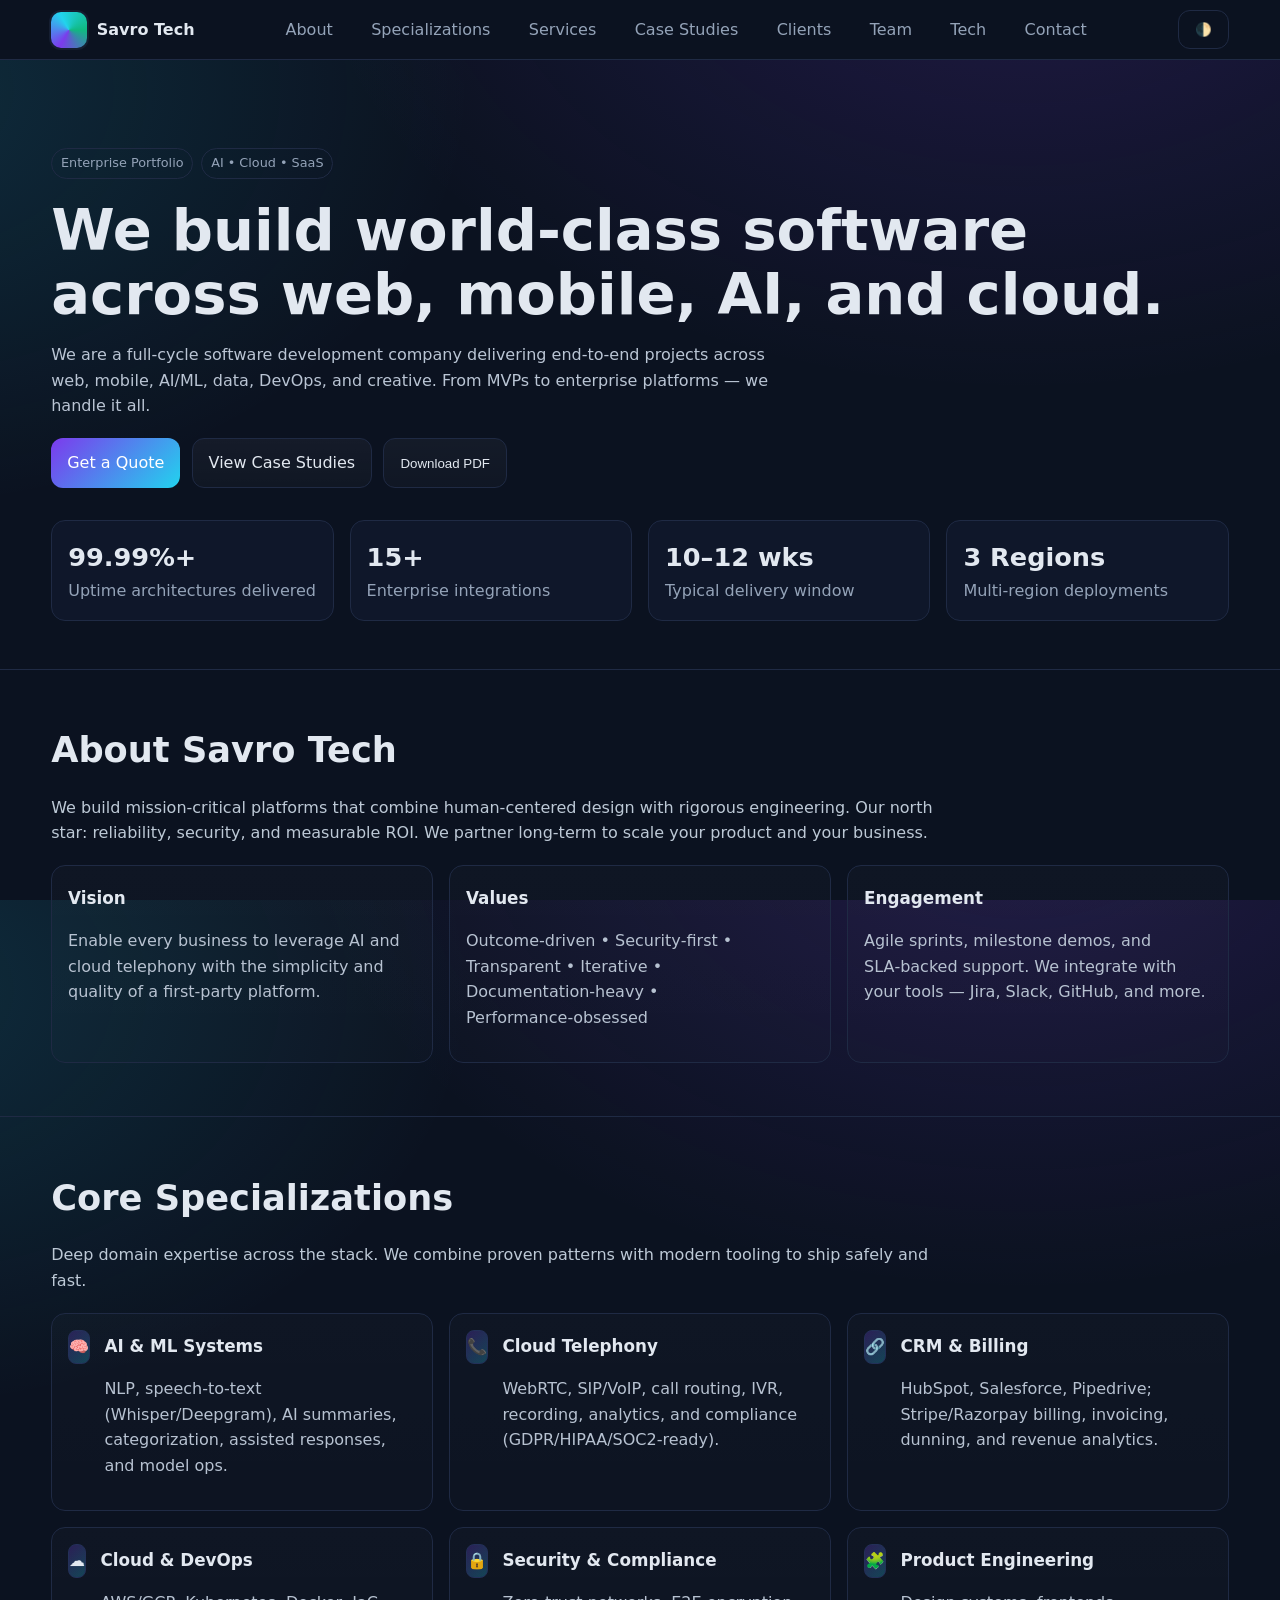
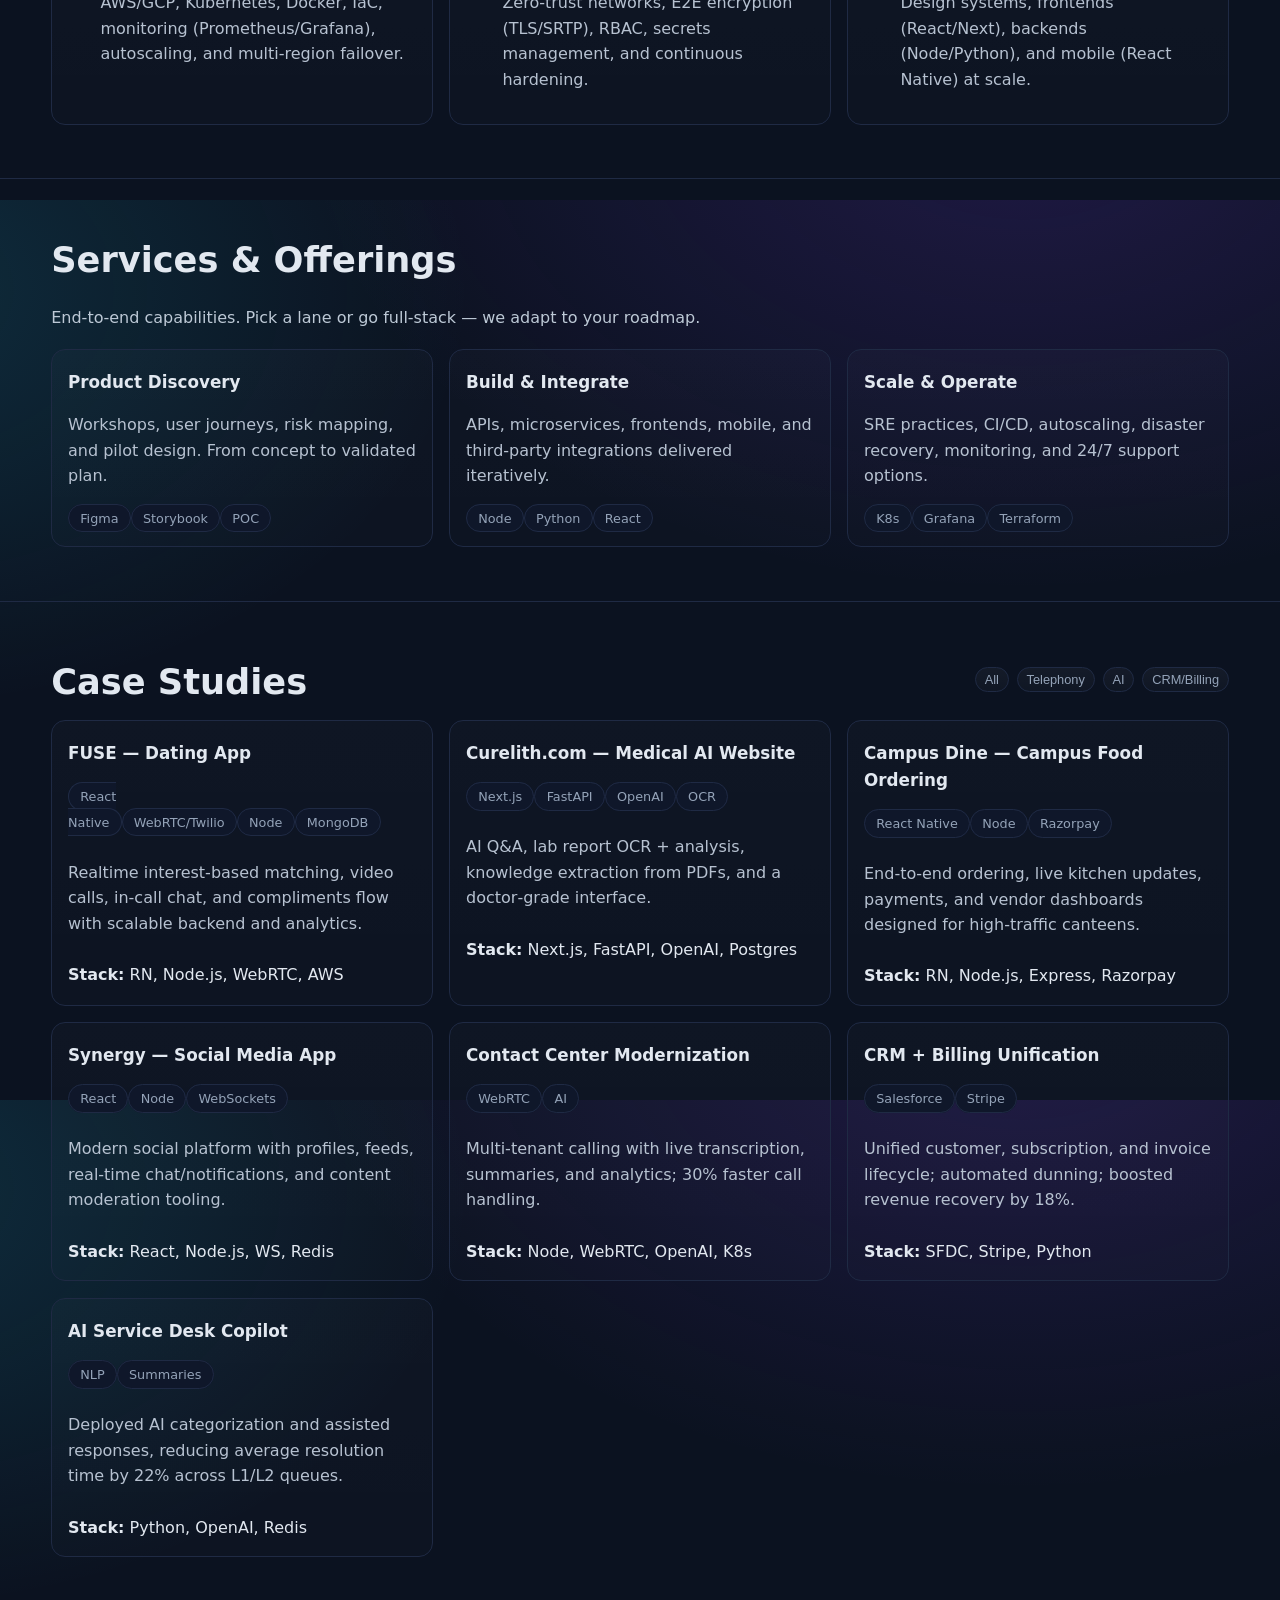
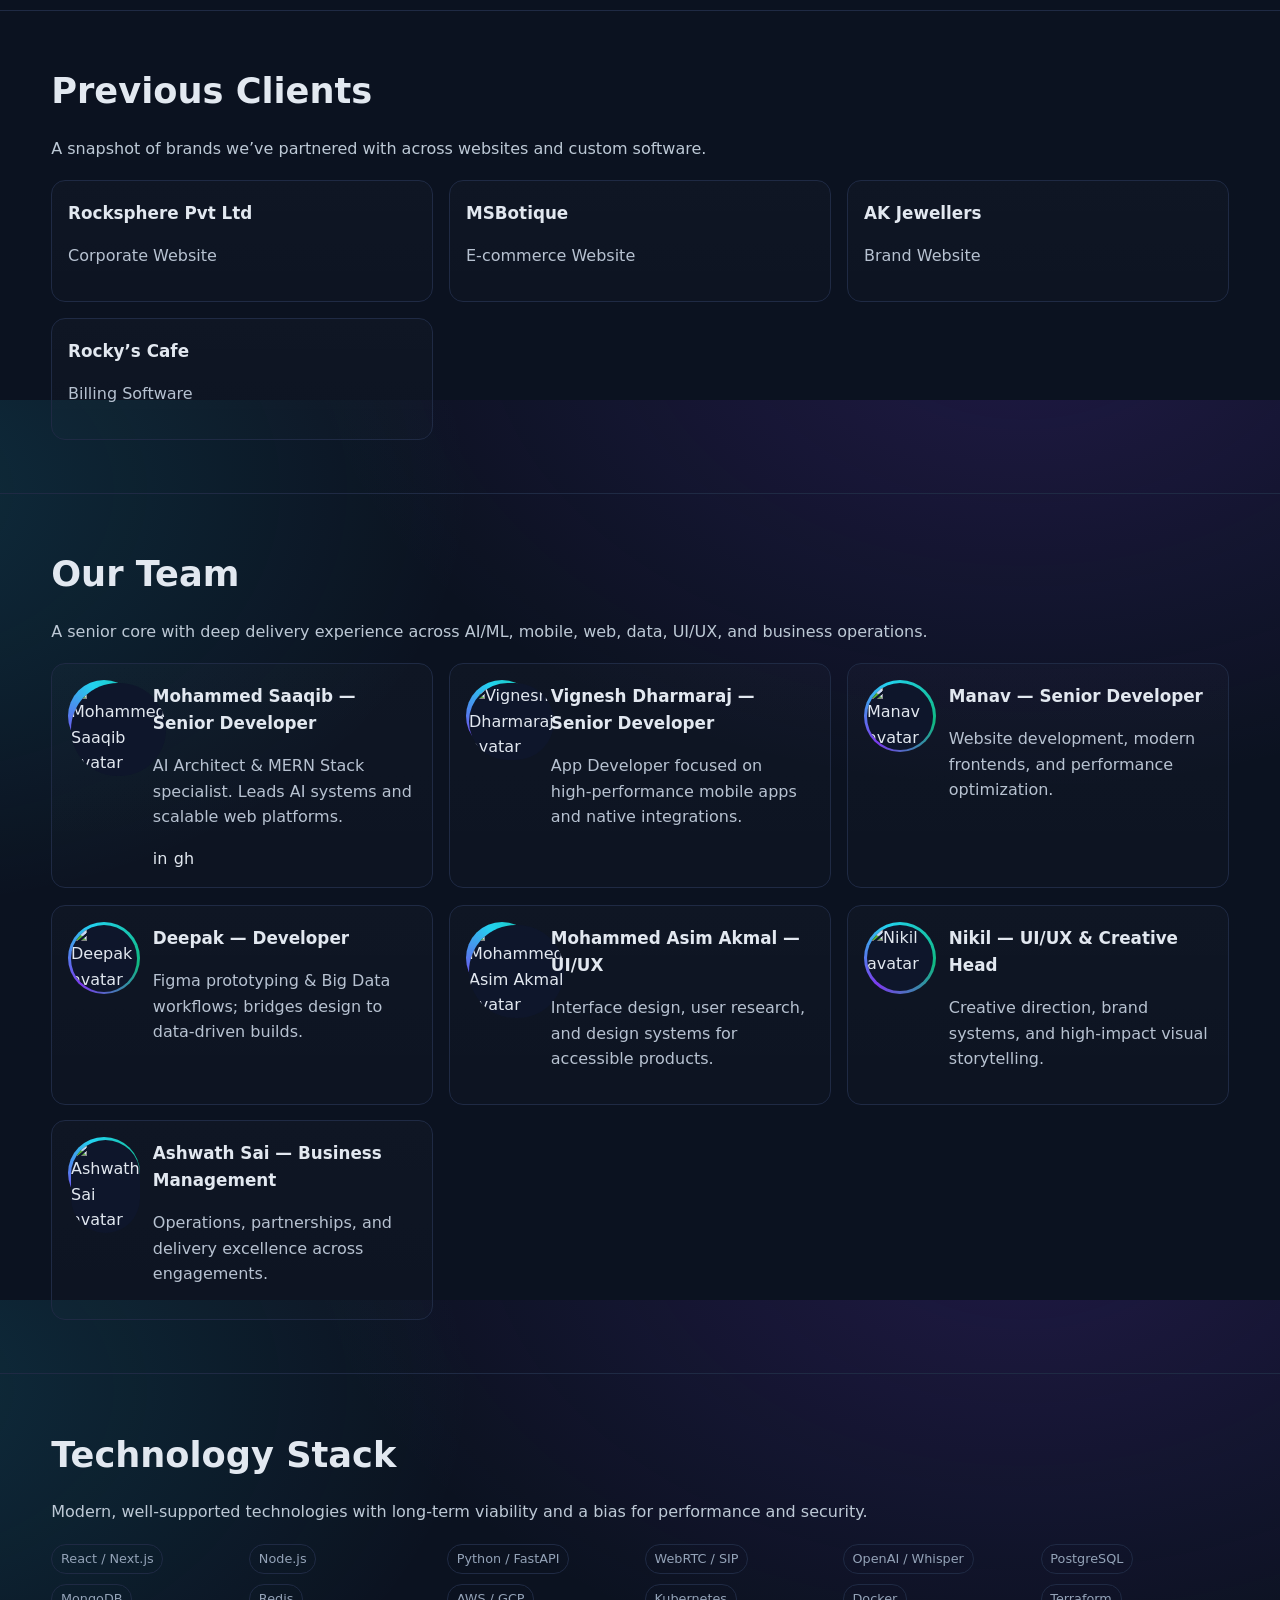
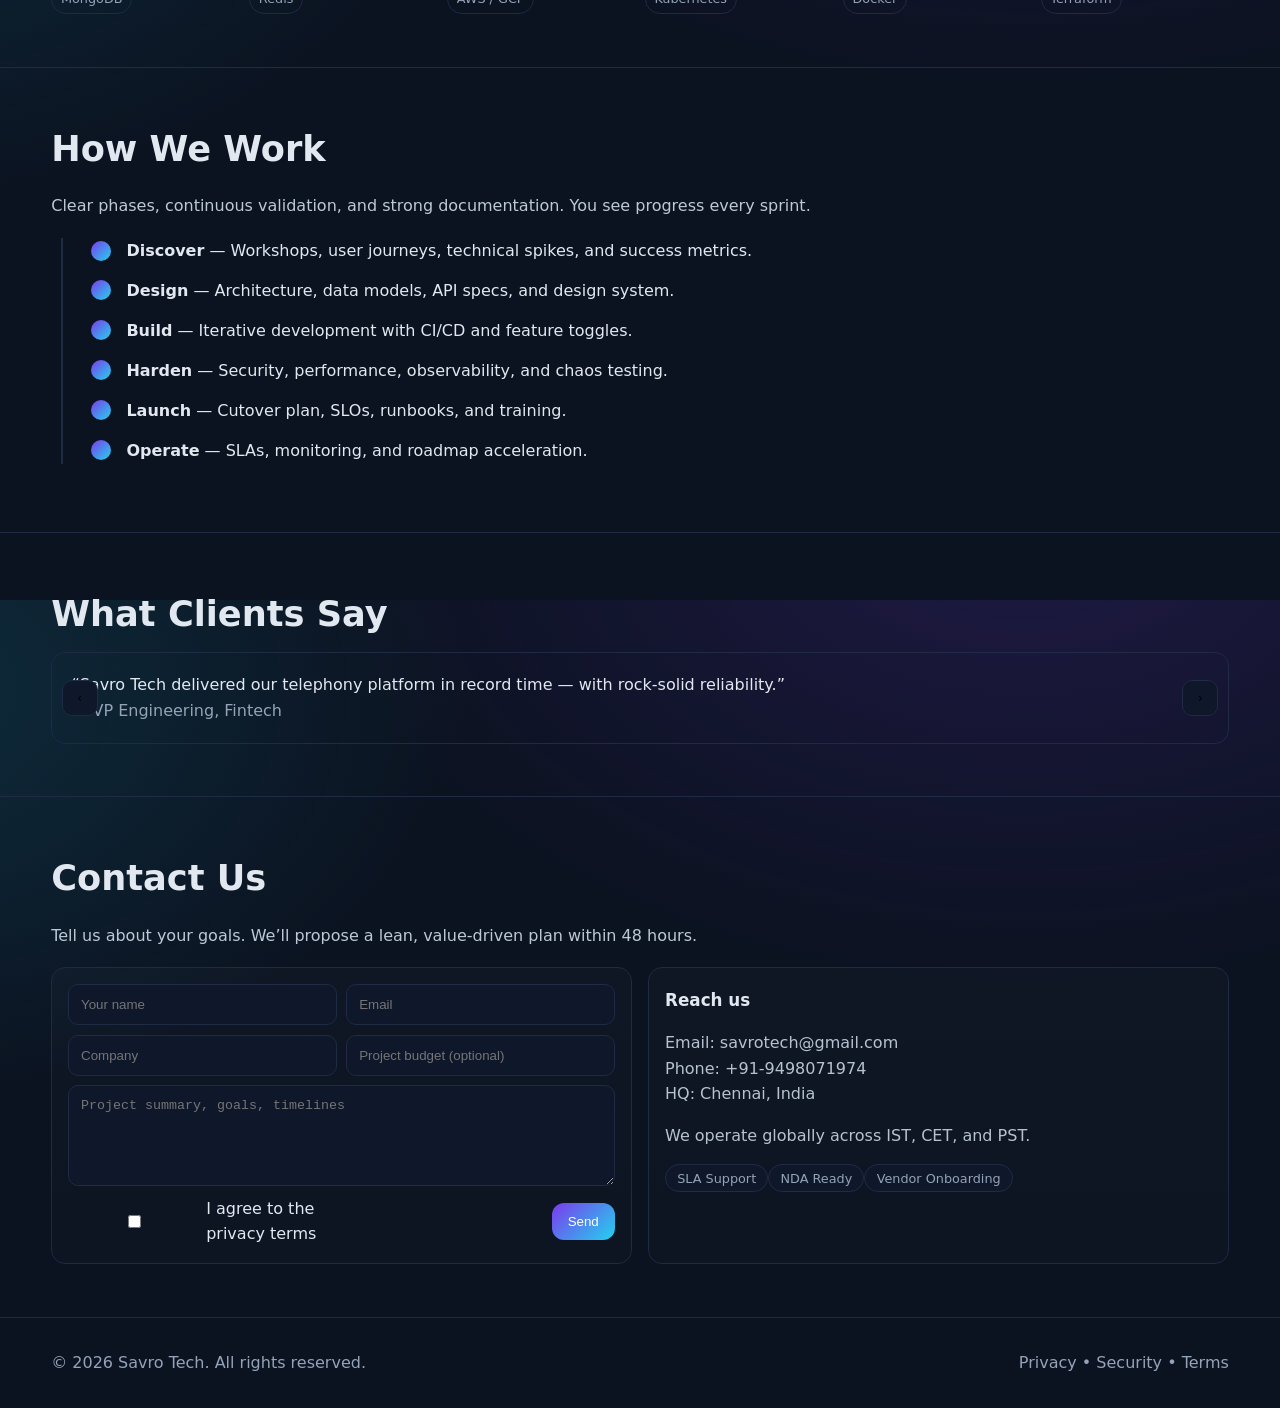
==== index.html @ 6e37daea "Rename main.html to index.html" ====
<!doctype html>
<html lang="en">
<head>
  <meta charset="utf-8" />
  <meta name="viewport" content="width=device-width, initial-scale=1" />
  <title>Savro Tech — Company Portfolio</title>
  <meta name="description" content="Savro Tech builds intelligent, enterprise‑grade SaaS: AI, Cloud Telephony (WebRTC/VoIP), CRM & Billing integrations, and secure, scalable cloud infrastructure." />
  <meta name="theme-color" content="#0f172a" />
  <meta property="og:title" content="Savro Tech — Company Portfolio" />
  <meta property="og:description" content="AI‑powered SaaS, Cloud Telephony, CRM integrations, and secure cloud at enterprise scale." />
  <meta property="og:type" content="website" />
  <link rel="canonical" href="https://savrotech.example.com/portfolio" />
  <style>
    /* ================= Root, Reset & Tokens ================= */
    :root{
      /* Dark */
      --bg:#0b1220; --surface:#0f172a; --muted:#94a3b8; --text:#e2e8f0; --primary:#7c3aed; --primary-2:#22d3ee; --accent:#10b981;
      --card:#0b1220; --stroke:#1f2a44; --hover:rgba(124,58,237,.1);
      --shadow: 0 8px 28px rgba(4,10,30,.35);
    }
    :root.light{
      /* Light */
      --bg:#f7f8fb; --surface:#ffffff; --muted:#556070; --text:#0b1220; --primary:#6d28d9; --primary-2:#0891b2; --accent:#059669;
      --card:#ffffff; --stroke:#e5e7eb; --hover:rgba(109,40,217,.08);
      --shadow: 0 12px 30px rgba(11,18,32,.08);
    }

    *{box-sizing:border-box}
    html,body{margin:0;height:100%;scroll-behavior:smooth}
    body{font:16px/1.6 system-ui,-apple-system,Segoe UI,Roboto,Ubuntu,"Helvetica Neue",Arial; color:var(--text);
      background: radial-gradient(1200px 800px at 80% -10%, rgba(124,58,237,.18), transparent 60%),
                  radial-gradient(1000px 700px at -10% 10%, rgba(34,211,238,.14), transparent 60%), var(--bg)}
    .container{width:min(1200px, 92vw); margin:0 auto}
    img{max-width:100%; height:auto}
    a{color:inherit;text-decoration:none}
    .visually-hidden{position:absolute!important;width:1px;height:1px;overflow:hidden;clip:rect(1px,1px,1px,1px);white-space:nowrap}

    /* ================= Components ================= */
    .btn{display:inline-flex;gap:.6rem;align-items:center;border:1px solid var(--stroke);padding:.7rem 1rem;border-radius:12px;
      background:linear-gradient(180deg, rgba(255,255,255,.04), rgba(255,255,255,.02)); color:var(--text); transition:.2s}
    .btn:hover{transform:translateY(-1px); border-color:color-mix(in oklab,var(--stroke),#64748b 40%);
      background:linear-gradient(180deg, rgba(255,255,255,.08), rgba(255,255,255,.02))}
    .btn.primary{border:0;background:linear-gradient(135deg, var(--primary), var(--primary-2)); color:white}
    .btn.ghost{background:transparent}
    .chip{display:inline-block;padding:.25rem .55rem;border-radius:999px;border:1px solid var(--stroke);font-size:.8rem;color:var(--muted)}
    .tag{padding:.35rem .7rem;border:1px solid var(--stroke);border-radius:999px;font-size:.8rem;color:var(--muted);background:color-mix(in oklab,var(--surface),#0d1426 8%)}

    header{position:sticky;top:0;z-index:50;background:color-mix(in oklab,var(--bg),#0b1220 20%);backdrop-filter:saturate(140%) blur(8px);border-bottom:1px solid var(--stroke)}
    .nav{display:flex;align-items:center;justify-content:space-between;padding:.6rem 0}
    .brand{display:flex;align-items:center;gap:.6rem}
    .logo{width:36px;height:36px;border-radius:10px;background:conic-gradient(from 210deg, var(--primary), var(--primary-2), var(--accent), var(--primary));
      box-shadow:0 0 0 2px color-mix(in oklab,var(--surface),#1e293b 40%)}
    .navlinks{display:flex;gap:1rem;align-items:center}
    .navlinks a{padding:.45rem .7rem;border-radius:10px;color:var(--muted)}
    .navlinks a:hover{background:var(--hover);color:var(--text)}
    .hamb{display:none}

    /* Hero */
    .hero{padding:5.5rem 0 3rem;border-bottom:1px solid var(--stroke)}
    .kicker{display:inline-flex;gap:.5rem;align-items:center;margin-bottom:1rem;color:var(--muted)}
    h1{font-size:clamp(2rem, 5vw, 3.6rem); line-height:1.1; margin:.3rem 0 .8rem}
    .sub{max-width:750px;color:color-mix(in oklab,var(--text),#94a3b8 50%)}
    .hero-ctas{display:flex;gap:.7rem;flex-wrap:wrap;margin-top:1.2rem}
    .statgrid{display:grid;grid-template-columns:repeat(4,1fr);gap:1rem;margin-top:2rem}
    .stat{border:1px solid var(--stroke);background:color-mix(in oklab,var(--surface),#0d1426 6%);border-radius:14px;padding:1rem}
    .stat .num{font-weight:700;font-size:1.6rem}

    /* Sections */
    section{padding:3.3rem 0;border-bottom:1px solid var(--stroke)}
    section h2{font-size:clamp(1.6rem,3vw,2.2rem);margin:0 0 .6rem}
    .lead{color:color-mix(in oklab,var(--text),#a5b4c5 60%);margin-bottom:1.2rem;max-width:900px}
    .grid-3{display:grid;grid-template-columns:repeat(3,1fr);gap:1rem}
    .grid-2{display:grid;grid-template-columns:repeat(2,1fr);gap:1rem}
    .card{border:1px solid var(--stroke);background:linear-gradient(180deg,rgba(255,255,255,.02),rgba(255,255,255,.01));border-radius:14px;padding:1rem;transition:transform .25s ease, box-shadow .25s ease; will-change:transform}
    .card:hover{transform:translateY(-4px) scale(1.01); box-shadow:var(--shadow)}
    .card h3{margin:.2rem 0 .4rem;font-size:1.05rem}
    .card p{color:color-mix(in oklab,var(--text),#a0aec0 65%)}

    /* Specializations */
    .spec .card{display:flex;gap:.9rem;align-items:flex-start}
    .icon{width:34px;height:34px;border-radius:8px;background:linear-gradient(135deg, rgba(124,58,237,.25), rgba(34,211,238,.25));display:grid;place-items:center;border:1px solid #233058}

    /* Case studies */
    .filters{display:flex;gap:.5rem;flex-wrap:wrap;margin-bottom:1rem}
    .case-card{display:flex;flex-direction:column;gap:.6rem;position:relative; overflow:hidden; cursor:pointer}
    .case-card::after{content:""; position:absolute; inset:-1px; border-radius:14px; background:radial-gradient(600px 200px at 120% -20%, rgba(124,58,237,.25), transparent 40%), radial-gradient(400px 160px at -10% 120%, rgba(34,211,238,.18), transparent 50%); opacity:.0; transition:opacity .25s ease}
    .case-card:hover::after{opacity:.6}
    .case-card .demo-badge{position:absolute; top:.8rem; right:.8rem; padding:.35rem .6rem; border-radius:999px; font-size:.8rem; background:linear-gradient(135deg, var(--primary), var(--primary-2)); color:#fff; box-shadow:0 4px 16px rgba(16,185,129,.25); opacity:0; transform:translateY(-6px); transition:all .25s}
    .case-card:hover .demo-badge{opacity:1; transform:translateY(0)}

    /* Team */
    .team-card{display:grid;grid-template-columns:72px 1fr;gap:.8rem}
    .avatar{width:72px;height:72px;border-radius:999px;display:grid;place-items:center}
    .avatar-ring{padding:3px;background:conic-gradient(from 220deg, var(--primary), var(--primary-2), var(--accent), var(--primary))}
    .avatar-img{width:100%;height:100%;border-radius:999px;display:block;background:#0e162b;object-fit:cover}
    .socials{display:flex;gap:.4rem;margin-top:.4rem}

    /* Stack */
    .stack{display:grid;grid-template-columns:repeat(6,1fr);gap:.6rem}
    .stack .chip{justify-self:start}

    /* Process timeline */
    .timeline{position:relative;margin-top:1rem}
    .timeline:before{content:"";position:absolute;left:10px;top:0;bottom:0;width:2px;background:var(--stroke)}
    .step{position:relative;padding-left:2.2rem;margin:.9rem 0}
    .step::marker{content:none}
    .bullet{position:absolute;left:0;top:.15rem;width:20px;height:20px;border-radius:999px;background:linear-gradient(135deg,var(--primary),var(--primary-2));box-shadow:0 0 0 3px var(--bg)}

    /* Testimonials */
    .carousel{position:relative;overflow:hidden;border:1px solid var(--stroke);border-radius:14px}
    .slides{display:flex;transition:transform .45s ease}
    .slide{min-width:100%;padding:1.2rem}
    .carousel .ctrl{position:absolute;top:50%;transform:translateY(-50%);background:color-mix(in oklab,var(--surface),#0e162b 20%);border:1px solid var(--stroke);width:36px;height:36px;border-radius:10px;display:grid;place-items:center}
    .carousel .prev{left:.6rem} .carousel .next{right:.6rem}

    /* Contact */
    form{display:grid;grid-template-columns:1fr 1fr;gap:.6rem}
    form .full{grid-column:1/-1}
    input,textarea{width:100%;padding:.75rem;border-radius:10px;border:1px solid var(--stroke);background:color-mix(in oklab,var(--surface),#0e162b 8%);color:var(--text)}

    /* Footer */
    footer{padding:2rem 0;color:var(--muted)}

    /* Utils */
    .muted{color:var(--muted)} .right{margin-left:auto}
    .flex{display:flex;gap:.6rem;align-items:center}
    .between{display:flex;align-items:center;justify-content:space-between}

    /* Responsive */
    @media (max-width: 960px){
      .grid-3{grid-template-columns:1fr 1fr}
      .stack{grid-template-columns:repeat(4,1fr)}
      .statgrid{grid-template-columns:repeat(2,1fr)}
    }
    @media (max-width: 680px){
      .navlinks{display:none}
      .hamb{display:inline-flex}
      .grid-3,.grid-2, form{grid-template-columns:1fr}
      .stack{grid-template-columns:repeat(2,1fr)}
    }

    /* Motion preferences */
    @media (prefers-reduced-motion: reduce){
      *{animation:none!important;transition:none!important;scroll-behavior:auto!important}
    }

    /* Print */
    @media print{
      header,.hero-ctas .btn#print-btn,.carousel .ctrl, .hamb, #theme-toggle, #back-to-top{display:none!important}
      body{background:white;color:#111}
      .card,.stat{break-inside:avoid}
      a[href]::after{content:" (" attr(href) ")"; color:#666; font-size:.8em}
    }

    /* Header logo pulse */
    .logo{animation:pulse 6s linear infinite}
    @keyframes pulse{0%{filter:hue-rotate(0)}100%{filter:hue-rotate(360deg)}}

    /* Back to top */
    #back-to-top{position:fixed;right:1rem;bottom:1rem;display:none}
  </style>
</head>
<body>
  <a href="#main" class="visually-hidden">Skip to content</a>
  <!-- Header / Nav -->
  <header>
    <div class="container nav">
      <div class="brand">
        <div class="logo" aria-hidden="true"></div>
        <strong>Savro Tech</strong>
      </div>
      <nav class="navlinks" aria-label="Primary">
        <a href="#about">About</a>
        <a href="#specializations">Specializations</a>
        <a href="#services">Services</a>
        <a href="#work">Case Studies</a>
        <a href="#clients">Clients</a>
        <a href="#team">Team</a>
        <a href="#stack">Tech</a>
        <a href="#contact">Contact</a>
      </nav>
      <div class="flex">
        <button id="theme-toggle" class="btn ghost" aria-label="Toggle theme">🌓</button>
        <button class="hamb btn" id="hamb" aria-label="Open menu">☰</button>
      </div>
    </div>
  </header>

  <!-- Mobile Drawer -->
  <div id="drawer" hidden style="position:fixed;inset:56px 0 auto 0;background:var(--bg);border-bottom:1px solid var(--stroke);z-index:49">
    <div class="container" style="display:grid;gap:.4rem;padding:.8rem 0 1rem">
      <a href="#about" class="btn" data-close>About</a>
      <a href="#specializations" class="btn" data-close>Specializations</a>
      <a href="#services" class="btn" data-close>Services</a>
      <a href="#work" class="btn" data-close>Case Studies</a>
      <a href="#clients" class="btn" data-close>Clients</a>
      <a href="#team" class="btn" data-close>Team</a>
      <a href="#stack" class="btn" data-close>Tech</a>
      <a href="#contact" class="btn" data-close>Contact</a>
    </div>
  </div>

  <!-- Hero -->
  <main id="main" tabindex="-1">
  <section class="hero">
    <div class="container">
      <div class="kicker"><span class="chip">Enterprise Portfolio</span> <span class="chip">AI • Cloud • SaaS</span></div>
      <h1>We build world‑class software across web, mobile, AI, and cloud.</h1>
      <p class="sub">We are a full‑cycle software development company delivering end‑to‑end projects across web, mobile, AI/ML, data, DevOps, and creative. From MVPs to enterprise platforms — we handle it all.</p>
      <div class="hero-ctas">
        <a href="#contact" class="btn primary">Get a Quote</a>
        <a href="#work" class="btn">View Case Studies</a>
        <button id="print-btn" class="btn" type="button">Download PDF</button>
      </div>
      <div class="statgrid">
        <div class="stat"><div class="num">99.99%+</div><div class="muted">Uptime architectures delivered</div></div>
        <div class="stat"><div class="num">15+</div><div class="muted">Enterprise integrations</div></div>
        <div class="stat"><div class="num">10–12 wks</div><div class="muted">Typical delivery window</div></div>
        <div class="stat"><div class="num">3 Regions</div><div class="muted">Multi‑region deployments</div></div>
      </div>
    </div>
  </section>

  <!-- About -->
  <section id="about">
    <div class="container">
      <h2>About Savro Tech</h2>
      <p class="lead">We build mission‑critical platforms that combine human‑centered design with rigorous engineering. Our north star: reliability, security, and measurable ROI. We partner long‑term to scale your product and your business.</p>
      <div class="grid-3">
        <div class="card"><h3>Vision</h3><p>Enable every business to leverage AI and cloud telephony with the simplicity and quality of a first‑party platform.</p></div>
        <div class="card"><h3>Values</h3><p>Outcome‑driven • Security‑first • Transparent • Iterative • Documentation‑heavy • Performance‑obsessed</p></div>
        <div class="card"><h3>Engagement</h3><p>Agile sprints, milestone demos, and SLA‑backed support. We integrate with your tools — Jira, Slack, GitHub, and more.</p></div>
      </div>
    </div>
  </section>

  <!-- Specializations -->
  <section id="specializations" class="spec">
    <div class="container">
      <h2>Core Specializations</h2>
      <p class="lead">Deep domain expertise across the stack. We combine proven patterns with modern tooling to ship safely and fast.</p>
      <div class="grid-3">
        <div class="card"><div class="icon" aria-hidden="true">🧠</div><div><h3>AI & ML Systems</h3><p>NLP, speech‑to‑text (Whisper/Deepgram), AI summaries, categorization, assisted responses, and model ops.</p></div></div>
        <div class="card"><div class="icon" aria-hidden="true">📞</div><div><h3>Cloud Telephony</h3><p>WebRTC, SIP/VoIP, call routing, IVR, recording, analytics, and compliance (GDPR/HIPAA/SOC2‑ready).</p></div></div>
        <div class="card"><div class="icon" aria-hidden="true">🔗</div><div><h3>CRM & Billing</h3><p>HubSpot, Salesforce, Pipedrive; Stripe/Razorpay billing, invoicing, dunning, and revenue analytics.</p></div></div>
        <div class="card"><div class="icon" aria-hidden="true">☁️</div><div><h3>Cloud & DevOps</h3><p>AWS/GCP, Kubernetes, Docker, IaC, monitoring (Prometheus/Grafana), autoscaling, and multi‑region failover.</p></div></div>
        <div class="card"><div class="icon" aria-hidden="true">🔒</div><div><h3>Security & Compliance</h3><p>Zero‑trust networks, E2E encryption (TLS/SRTP), RBAC, secrets management, and continuous hardening.</p></div></div>
        <div class="card"><div class="icon" aria-hidden="true">🧩</div><div><h3>Product Engineering</h3><p>Design systems, frontends (React/Next), backends (Node/Python), and mobile (React Native) at scale.</p></div></div>
      </div>
    </div>
  </section>

  <!-- Services -->
  <section id="services">
    <div class="container">
      <h2>Services & Offerings</h2>
      <p class="lead">End‑to‑end capabilities. Pick a lane or go full‑stack — we adapt to your roadmap.</p>
      <div class="grid-3">
        <div class="card"><h3>Product Discovery</h3><p>Workshops, user journeys, risk mapping, and pilot design. From concept to validated plan.</p><div class="ks"><span class="tag">Figma</span><span class="tag">Storybook</span><span class="tag">POC</span></div></div>
        <div class="card"><h3>Build & Integrate</h3><p>APIs, microservices, frontends, mobile, and third‑party integrations delivered iteratively.</p><div class="ks"><span class="tag">Node</span><span class="tag">Python</span><span class="tag">React</span></div></div>
        <div class="card"><h3>Scale & Operate</h3><p>SRE practices, CI/CD, autoscaling, disaster recovery, monitoring, and 24/7 support options.</p><div class="ks"><span class="tag">K8s</span><span class="tag">Grafana</span><span class="tag">Terraform</span></div></div>
      </div>
    </div>
  </section>

  <!-- Case Studies -->
  <section id="work">
    <div class="container">
      <div class="between"><h2>Case Studies</h2>
        <div class="filters" role="tablist" aria-label="Filter case studies">
          <button class="btn chip" data-filter="all" aria-pressed="true">All</button>
          <button class="btn chip" data-filter="telephony">Telephony</button>
          <button class="btn chip" data-filter="ai">AI</button>
          <button class="btn chip" data-filter="crm">CRM/Billing</button>
        </div>
      </div>
      <div class="grid-3" id="case-grid">
        <article class="card case-card" data-cat="mobile ai telephony">
          <h3>FUSE — Dating App</h3>
          <div class="meta"><span class="tag">React Native</span><span class="tag">WebRTC/Twilio</span><span class="tag">Node</span><span class="tag">MongoDB</span></div>
          <p>Realtime interest‑based matching, video calls, in‑call chat, and compliments flow with scalable backend and analytics.</p>
          <div class="ks"><b>Stack:</b> RN, Node.js, WebRTC, AWS</div>
        </article>
        <article class="card case-card" data-cat="ai web">
          <h3>Curelith.com — Medical AI Website</h3>
          <div class="meta"><span class="tag">Next.js</span><span class="tag">FastAPI</span><span class="tag">OpenAI</span><span class="tag">OCR</span></div>
          <p>AI Q&A, lab report OCR + analysis, knowledge extraction from PDFs, and a doctor‑grade interface.</p>
          <div class="ks"><b>Stack:</b> Next.js, FastAPI, OpenAI, Postgres</div>
        </article>
        <article class="card case-card" data-cat="mobile commerce">
          <h3>Campus Dine — Campus Food Ordering</h3>
          <div class="meta"><span class="tag">React Native</span><span class="tag">Node</span><span class="tag">Razorpay</span></div>
          <p>End‑to‑end ordering, live kitchen updates, payments, and vendor dashboards designed for high‑traffic canteens.</p>
          <div class="ks"><b>Stack:</b> RN, Node.js, Express, Razorpay</div>
        </article>
        <article class="card case-card" data-cat="web social">
          <h3>Synergy — Social Media App</h3>
          <div class="meta"><span class="tag">React</span><span class="tag">Node</span><span class="tag">WebSockets</span></div>
          <p>Modern social platform with profiles, feeds, real‑time chat/notifications, and content moderation tooling.</p>
          <div class="ks"><b>Stack:</b> React, Node.js, WS, Redis</div>
        </article>
        <article class="card case-card" data-cat="telephony">
          <h3>Contact Center Modernization</h3>
          <div class="meta"><span class="tag">WebRTC</span><span class="tag">AI</span></div>
          <p>Multi‑tenant calling with live transcription, summaries, and analytics; 30% faster call handling.</p>
          <div class="ks"><b>Stack:</b> Node, WebRTC, OpenAI, K8s</div>
        </article>
        <article class="card case-card" data-cat="crm">
          <h3>CRM + Billing Unification</h3>
          <div class="meta"><span class="tag">Salesforce</span><span class="tag">Stripe</span></div>
          <p>Unified customer, subscription, and invoice lifecycle; automated dunning; boosted revenue recovery by 18%.</p>
          <div class="ks"><b>Stack:</b> SFDC, Stripe, Python</div>
        </article>
        <article class="card case-card" data-cat="ai">
          <h3>AI Service Desk Copilot</h3>
          <div class="meta"><span class="tag">NLP</span><span class="tag">Summaries</span></div>
          <p>Deployed AI categorization and assisted responses, reducing average resolution time by 22% across L1/L2 queues.</p>
          <div class="ks"><b>Stack:</b> Python, OpenAI, Redis</div>
        </article>
      </div>
    </div>
  </section>

  <!-- Clients -->
  <section id="clients">
    <div class="container">
      <h2>Previous Clients</h2>
      <p class="lead">A snapshot of brands we’ve partnered with across websites and custom software.</p>
      <div class="grid-3">
        <div class="card"><h3>Rocksphere Pvt Ltd</h3><p class="muted">Corporate Website</p></div>
        <div class="card"><h3>MSBotique</h3><p class="muted">E‑commerce Website</p></div>
        <div class="card"><h3>AK Jewellers</h3><p class="muted">Brand Website</p></div>
        <div class="card"><h3>Rocky’s Cafe</h3><p class="muted">Billing Software</p></div>
      </div>
    </div>
  </section>

  <!-- Team -->
  <section id="team">
    <div class="container">
      <h2>Our Team</h2>
      <p class="lead">A senior core with deep delivery experience across AI/ML, mobile, web, data, UI/UX, and business operations.</p>
      <div class="grid-3">
        <div class="card team-card">
          <div class="avatar">MS</div>
          <div>
            <h3>Mohammed Saaqib — Senior Developer</h3>
            <p class="muted">AI Architect & MERN Stack specialist. Leads AI systems and scalable web platforms.</p>
            <div class="socials"><a href="#" aria-label="LinkedIn">in</a><a href="#" aria-label="GitHub">gh</a></div>
          </div>
        </div>
        <div class="card team-card">
          <div class="avatar">VD</div>
          <div>
            <h3>Vignesh Dharmaraj — Senior Developer</h3>
            <p class="muted">App Developer focused on high‑performance mobile apps and native integrations.</p>
          </div>
        </div>
        <div class="card team-card">
          <div class="avatar">MV</div>
          <div>
            <h3>Manav — Senior Developer</h3>
            <p class="muted">Website development, modern frontends, and performance optimization.</p>
          </div>
        </div>
        <div class="card team-card">
          <div class="avatar">DP</div>
          <div>
            <h3>Deepak — Developer</h3>
            <p class="muted">Figma prototyping & Big Data workflows; bridges design to data‑driven builds.</p>
          </div>
        </div>
        <div class="card team-card">
          <div class="avatar">MA</div>
          <div>
            <h3>Mohammed Asim Akmal — UI/UX</h3>
            <p class="muted">Interface design, user research, and design systems for accessible products.</p>
          </div>
        </div>
        <div class="card team-card">
          <div class="avatar">NK</div>
          <div>
            <h3>Nikil — UI/UX & Creative Head</h3>
            <p class="muted">Creative direction, brand systems, and high‑impact visual storytelling.</p>
          </div>
        </div>
        <div class="card team-card">
          <div class="avatar">AS</div>
          <div>
            <h3>Ashwath Sai — Business Management</h3>
            <p class="muted">Operations, partnerships, and delivery excellence across engagements.</p>
          </div>
        </div>
      </div>
    </div>
  </section>

  <!-- Tech Stack -->
  <section id="stack">
    <div class="container">
      <h2>Technology Stack</h2>
      <p class="lead">Modern, well‑supported technologies with long‑term viability and a bias for performance and security.</p>
      <div class="stack">
        <span class="chip">React / Next.js</span>
        <span class="chip">Node.js</span>
        <span class="chip">Python / FastAPI</span>
        <span class="chip">WebRTC / SIP</span>
        <span class="chip">OpenAI / Whisper</span>
        <span class="chip">PostgreSQL</span>
        <span class="chip">MongoDB</span>
        <span class="chip">Redis</span>
        <span class="chip">AWS / GCP</span>
        <span class="chip">Kubernetes</span>
        <span class="chip">Docker</span>
        <span class="chip">Terraform</span>
      </div>
    </div>
  </section>

  <!-- Process -->
  <section id="process">
    <div class="container">
      <h2>How We Work</h2>
      <p class="lead">Clear phases, continuous validation, and strong documentation. You see progress every sprint.</p>
      <ol class="timeline">
        <li class="step"><div class="bullet"></div><b>Discover</b> — Workshops, user journeys, technical spikes, and success metrics.</li>
        <li class="step"><div class="bullet"></div><b>Design</b> — Architecture, data models, API specs, and design system.</li>
        <li class="step"><div class="bullet"></div><b>Build</b> — Iterative development with CI/CD and feature toggles.</li>
        <li class="step"><div class="bullet"></div><b>Harden</b> — Security, performance, observability, and chaos testing.</li>
        <li class="step"><div class="bullet"></div><b>Launch</b> — Cutover plan, SLOs, runbooks, and training.</li>
        <li class="step"><div class="bullet"></div><b>Operate</b> — SLAs, monitoring, and roadmap acceleration.</li>
      </ol>
    </div>
  </section>

  <!-- Testimonials / Logos -->
  <section id="testimonials">
    <div class="container">
      <h2>What Clients Say</h2>
      <div class="carousel" aria-roledescription="carousel">
        <div class="slides" id="slides">
          <div class="slide">“Savro Tech delivered our telephony platform in record time — with rock‑solid reliability.” <br><span class="muted">— VP Engineering, Fintech</span></div>
          <div class="slide">“The AI summaries were a game‑changer for our support team. Real impact from week one.” <br><span class="muted">— Head of CX, SaaS</span></div>
          <div class="slide">“Best documentation and handover we’ve seen. The stack just runs.” <br><span class="muted">— CTO, HealthTech</span></div>
        </div>
        <button class="ctrl prev" aria-label="Previous" data-move="-1">‹</button>
        <button class="ctrl next" aria-label="Next" data-move="1">›</button>
      </div>
    </div>
  </section>

  <!-- Contact -->
  <section id="contact">
    <div class="container">
      <h2>Contact Us</h2>
      <p class="lead">Tell us about your goals. We’ll propose a lean, value‑driven plan within 48 hours.</p>
      <div class="grid-2">
        <div class="card">
          <form id="contact-form">
            <input type="text" name="name" placeholder="Your name" required />
            <input type="email" name="email" placeholder="Email" required />
            <input type="text" name="company" placeholder="Company" />
            <input type="text" name="budget" placeholder="Project budget (optional)" />
            <textarea class="full" name="summary" rows="5" placeholder="Project summary, goals, timelines" required></textarea>
            <div class="full flex between">
              <label class="flex" style="gap:.4rem"><input type="checkbox" name="consent" required /> I agree to the privacy terms</label>
              <button class="btn primary" type="submit">Send</button>
            </div>
          </form>
        </div>
        <div class="card">
          <h3>Reach us</h3>
          <p class="muted">Email: savrotech@gmail.com<br/> Phone: +91‑9498071974<br/> HQ: Chennai, India</p>
          <p class="muted">We operate globally across IST, CET, and PST.</p>
          <div class="ks"><span class="tag">SLA Support</span><span class="tag">NDA Ready</span><span class="tag">Vendor Onboarding</span></div>
        </div>
      </div>
    </div>
  </section>

  <!-- Footer -->
  </main>
  <footer>
    <div class="container between">
      <div>© <span id="year"></span> Savro Tech. All rights reserved.</div>
      <div class="muted">Privacy • Security • Terms</div>
    </div>
  </footer>

  <!-- Back to Top -->
  <button id="back-to-top" class="btn" aria-label="Back to top">↑</button>

  <!-- JSON‑LD for SEO -->
  <script type="application/ld+json">
  {
    "@context": "https://schema.org",
    "@type": "Organization",
    "name": "Savro Tech",
    "url": "https://savrotech.example.com",
    "logo": "https://savrotech.example.com/logo.png",
    "sameAs": ["https://www.linkedin.com/company/savrotech"],
    "foundingLocation": "Chennai, India",
    "description": "AI, Cloud Telephony, CRM integrations, and secure, scalable cloud platforms."
  }
  </script>

  <script>
    // ===== Utilities =====
    const $ = (sel, parent=document) => parent.querySelector(sel);
    const $$ = (sel, parent=document) => Array.from(parent.querySelectorAll(sel));

    // ===== Theme Toggle (persists) =====
    const root = document.documentElement;
    const themeToggle = $('#theme-toggle');
    const savedTheme = localStorage.getItem('savro-theme');
    if(savedTheme === 'light') root.classList.add('light');
    themeToggle.addEventListener('click', () => {
      root.classList.toggle('light');
      localStorage.setItem('savro-theme', root.classList.contains('light') ? 'light':'dark');
    });

    // ===== Mobile drawer =====
    const drawer = $('#drawer');
    const hamb = $('#hamb');
    function toggleDrawer(force){
      const next = (force===false) ? false : drawer.hasAttribute('hidden');
      drawer.toggleAttribute('hidden', !next);
      hamb.setAttribute('aria-expanded', String(next));
    }
    hamb.addEventListener('click', () => toggleDrawer());
    $$('[data-close]', drawer).forEach(a => a.addEventListener('click', () => toggleDrawer(false)));

    // ===== Case study filters =====
    const buttons = $$('[data-filter]');
    const cases = $$('#case-grid .case-card');
    buttons.forEach(btn => btn.addEventListener('click', () => {
      buttons.forEach(b=>b.setAttribute('aria-pressed','false'));
      btn.setAttribute('aria-pressed','true');
      const f = btn.getAttribute('data-filter');
      cases.forEach(card=>{
        const cat = card.getAttribute('data-cat') || '';
        card.style.display = (f==='all' || cat.includes(f)) ? 'flex' : 'none';
      });
    }));

    // ===== Carousel (pause on hover + keyboard) =====
    let idx = 0; const slides = $('#slides');
    function move(dir){ idx = (idx + dir + slides.children.length) % slides.children.length; slides.style.transform = `translateX(-${idx*100}%)`; }
    let auto = setInterval(()=>move(1), 6000);
    slides.addEventListener('mouseenter', ()=> clearInterval(auto));
    slides.addEventListener('mouseleave', ()=> auto = setInterval(()=>move(1), 6000));
    $$('.carousel [data-move]').forEach(btn => btn.addEventListener('click', () => move(Number(btn.dataset.move))));
    slides.addEventListener('keydown', e=>{ if(e.key==='ArrowRight') move(1); if(e.key==='ArrowLeft') move(-1); });
    slides.setAttribute('tabindex','0');

    // ===== Footer year =====
    $('#year').textContent = new Date().getFullYear();

    // ===== Contact form (demo) =====
    $('#contact-form').addEventListener('submit', (e) => {
      e.preventDefault();
      alert("Thanks! We'll get back within 48 hours.");
      e.target.reset();
    });

    // ===== Back to top visibility =====
    const btt = $('#back-to-top');
    window.addEventListener('scroll', () => {
      btt.style.display = window.scrollY > 600 ? 'inline-flex' : 'none';
    });
    btt.addEventListener('click', () => window.scrollTo({top:0, behavior:'smooth'}));

    // ===== Link project cards to live demos & add badges =====
    (function(){
      const map = new Map([
        ['FUSE — Dating App','https://fuse.savrotech.com'],
        ['Curelith.com — Medical AI Website','https://curelith.com'],
        ['Campus Dine — Campus Food Ordering','https://campusdine.savrotech.com'],
        ['Synergy — Social Media App','https://synergy.savrotech.com']
      ]);
      $$('#case-grid .case-card').forEach(card=>{
        const title = card.querySelector('h3')?.textContent.trim();
        const url = map.get(title);
        if(!url) return;
        card.setAttribute('role','link');
        card.setAttribute('tabindex','0');
        const badge = document.createElement('span');
        badge.className='demo-badge';
        badge.textContent='Live Demo →';
        card.appendChild(badge);
        const open = ()=> window.open(url, '_blank','noopener');
        card.addEventListener('click', open);
        card.addEventListener('keypress', e=>{ if(e.key==='Enter') open(); });
      });
    })();

    // ===== Upgrade team avatars with gradient rings & initials images =====
    (function(){
      $$('#team .team-card').forEach(card=>{
        const name = card.querySelector('h3')?.textContent.split(' — ')[0] || 'Team';
        const avatar = card.querySelector('.avatar');
        if(!avatar) return;
        avatar.classList.add('avatar-ring');
        avatar.innerHTML = `<img class="avatar-img" alt="${name} avatar" loading="lazy" src="https://api.dicebear.com/7.x/initials/svg?seed=${encodeURIComponent(name)}&backgroundType=gradientLinear&fontSize=42">`;
      });
    })();

    // ===== Print button =====
    $('#print-btn').addEventListener('click', () => window.print());

    // ===== Enter-view animations (IntersectionObserver) =====
    const io = new IntersectionObserver((entries)=>{
      entries.forEach(e=>{
        if(e.isIntersecting){
          e.target.animate([
            {opacity:0, transform:'translateY(12px)'},
            {opacity:1, transform:'translateY(0)'}
          ], {duration:420, easing:'cubic-bezier(.2,.6,.2,1)', fill:'forwards'});
          io.unobserve(e.target);
        }
      });
    }, {threshold:.08});
    $$('.card, .stat').forEach(el=> io.observe(el));
  </script>
</body>
</html>
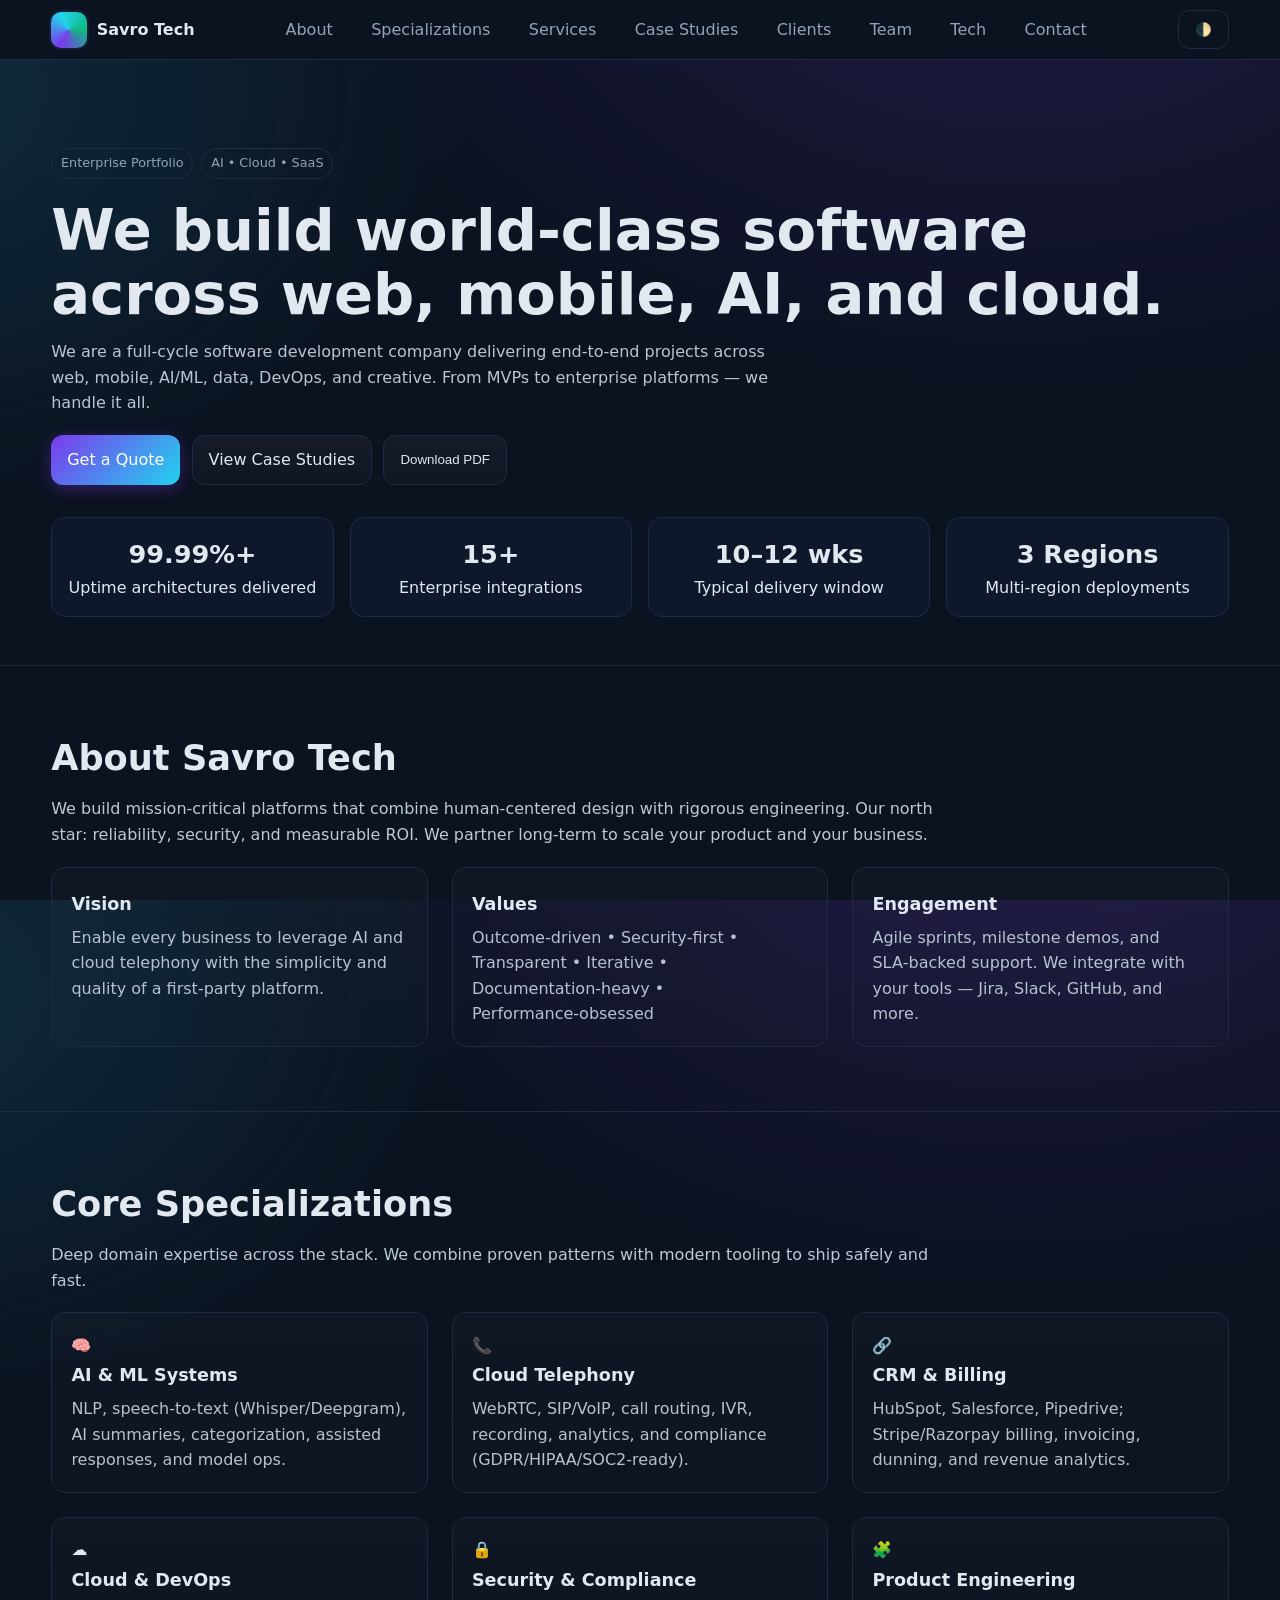
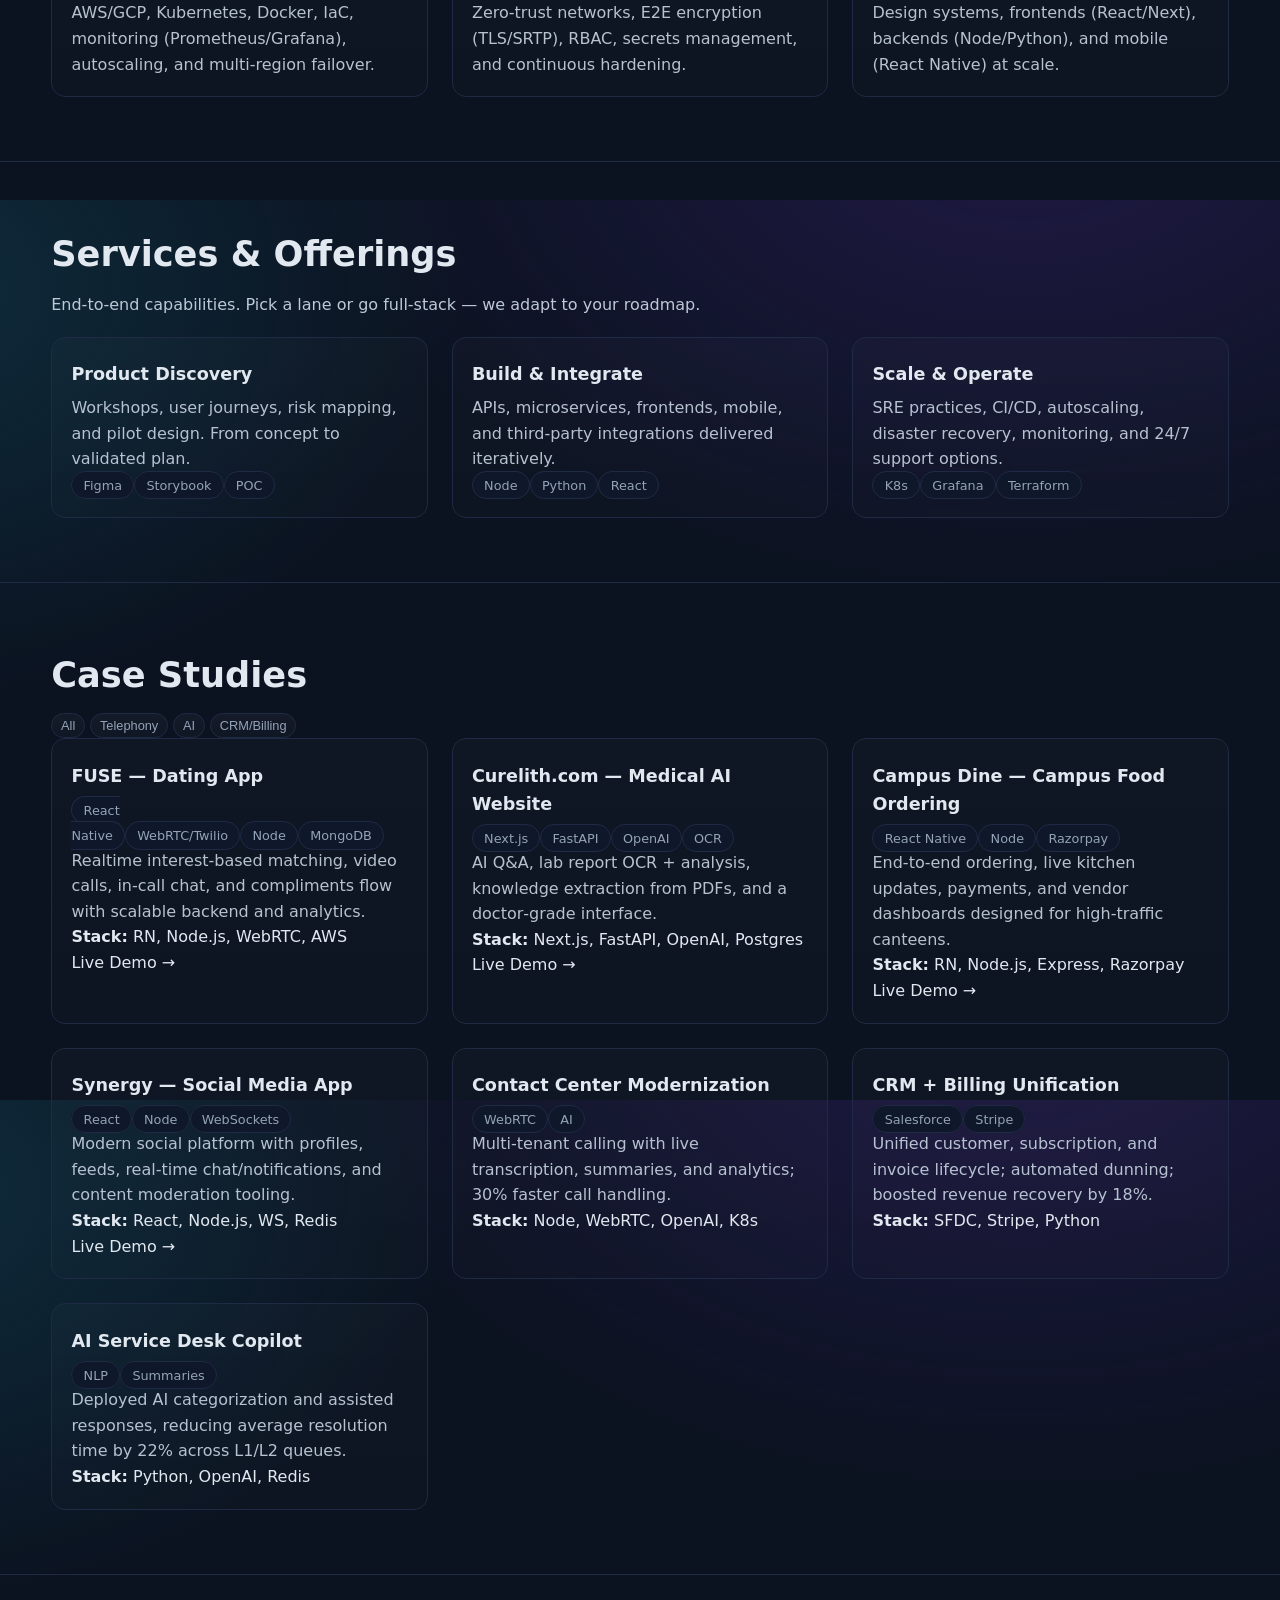
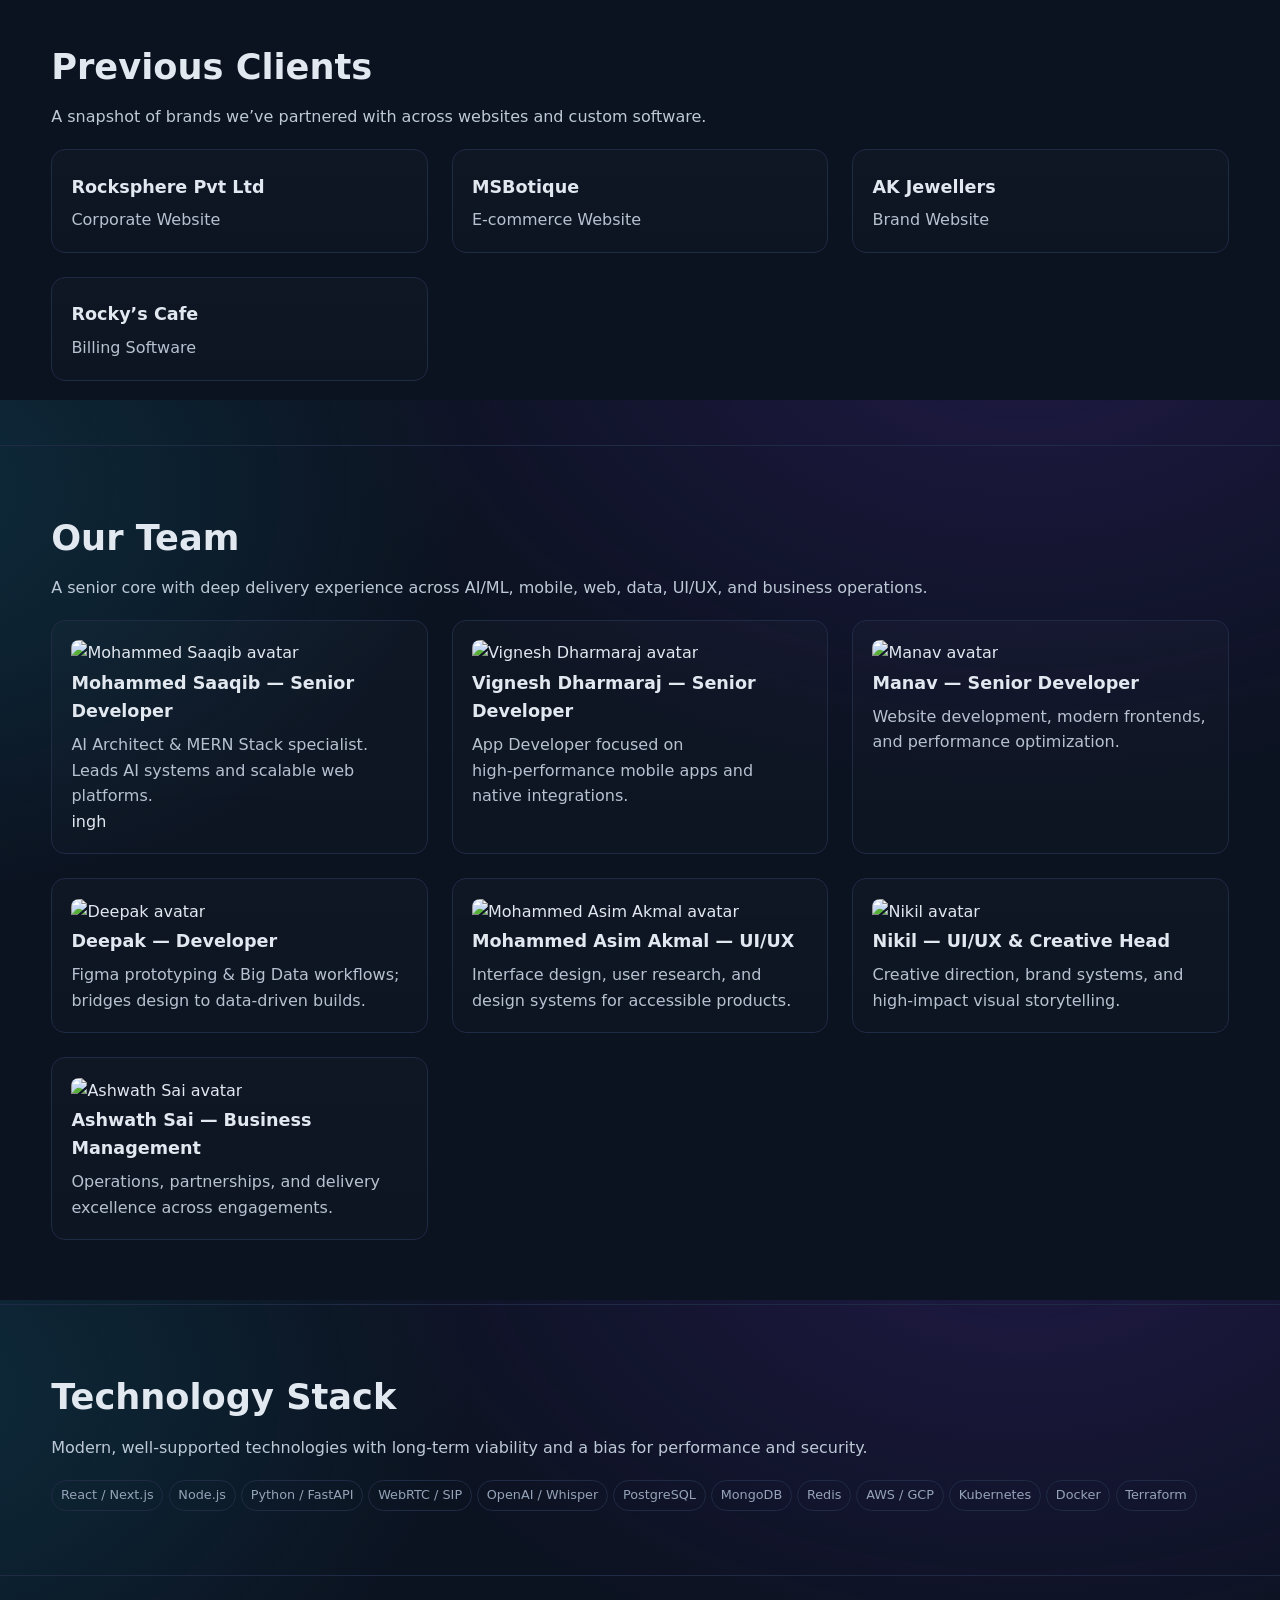
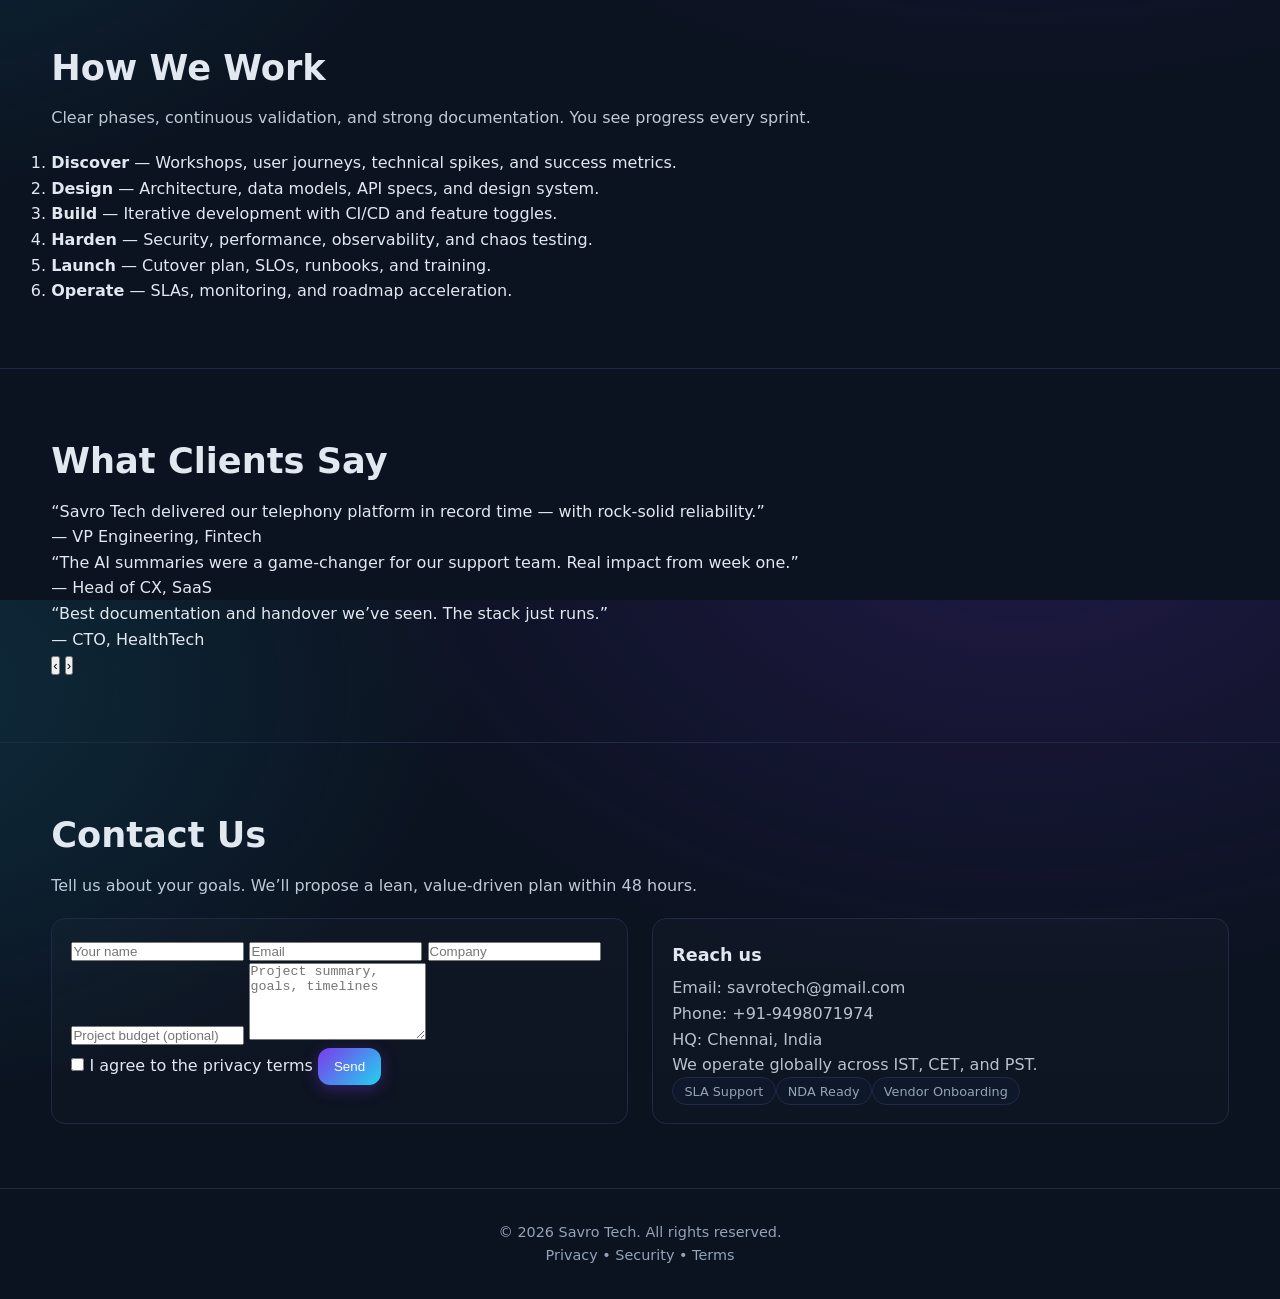
==== commit 059fd043: "Update index.html" ====
--- a/index.html
+++ b/index.html
@@ -10,155 +10,104 @@
   <meta property="og:description" content="AI‑powered SaaS, Cloud Telephony, CRM integrations, and secure cloud at enterprise scale." />
   <meta property="og:type" content="website" />
   <link rel="canonical" href="https://savrotech.example.com/portfolio" />
-  <style>
-    /* ================= Root, Reset & Tokens ================= */
-    :root{
-      /* Dark */
-      --bg:#0b1220; --surface:#0f172a; --muted:#94a3b8; --text:#e2e8f0; --primary:#7c3aed; --primary-2:#22d3ee; --accent:#10b981;
-      --card:#0b1220; --stroke:#1f2a44; --hover:rgba(124,58,237,.1);
-      --shadow: 0 8px 28px rgba(4,10,30,.35);
-    }
-    :root.light{
-      /* Light */
-      --bg:#f7f8fb; --surface:#ffffff; --muted:#556070; --text:#0b1220; --primary:#6d28d9; --primary-2:#0891b2; --accent:#059669;
-      --card:#ffffff; --stroke:#e5e7eb; --hover:rgba(109,40,217,.08);
-      --shadow: 0 12px 30px rgba(11,18,32,.08);
-    }
-
-    *{box-sizing:border-box}
-    html,body{margin:0;height:100%;scroll-behavior:smooth}
-    body{font:16px/1.6 system-ui,-apple-system,Segoe UI,Roboto,Ubuntu,"Helvetica Neue",Arial; color:var(--text);
-      background: radial-gradient(1200px 800px at 80% -10%, rgba(124,58,237,.18), transparent 60%),
-                  radial-gradient(1000px 700px at -10% 10%, rgba(34,211,238,.14), transparent 60%), var(--bg)}
-    .container{width:min(1200px, 92vw); margin:0 auto}
-    img{max-width:100%; height:auto}
-    a{color:inherit;text-decoration:none}
-    .visually-hidden{position:absolute!important;width:1px;height:1px;overflow:hidden;clip:rect(1px,1px,1px,1px);white-space:nowrap}
-
-    /* ================= Components ================= */
-    .btn{display:inline-flex;gap:.6rem;align-items:center;border:1px solid var(--stroke);padding:.7rem 1rem;border-radius:12px;
-      background:linear-gradient(180deg, rgba(255,255,255,.04), rgba(255,255,255,.02)); color:var(--text); transition:.2s}
-    .btn:hover{transform:translateY(-1px); border-color:color-mix(in oklab,var(--stroke),#64748b 40%);
-      background:linear-gradient(180deg, rgba(255,255,255,.08), rgba(255,255,255,.02))}
-    .btn.primary{border:0;background:linear-gradient(135deg, var(--primary), var(--primary-2)); color:white}
-    .btn.ghost{background:transparent}
-    .chip{display:inline-block;padding:.25rem .55rem;border-radius:999px;border:1px solid var(--stroke);font-size:.8rem;color:var(--muted)}
-    .tag{padding:.35rem .7rem;border:1px solid var(--stroke);border-radius:999px;font-size:.8rem;color:var(--muted);background:color-mix(in oklab,var(--surface),#0d1426 8%)}
-
-    header{position:sticky;top:0;z-index:50;background:color-mix(in oklab,var(--bg),#0b1220 20%);backdrop-filter:saturate(140%) blur(8px);border-bottom:1px solid var(--stroke)}
-    .nav{display:flex;align-items:center;justify-content:space-between;padding:.6rem 0}
-    .brand{display:flex;align-items:center;gap:.6rem}
-    .logo{width:36px;height:36px;border-radius:10px;background:conic-gradient(from 210deg, var(--primary), var(--primary-2), var(--accent), var(--primary));
-      box-shadow:0 0 0 2px color-mix(in oklab,var(--surface),#1e293b 40%)}
-    .navlinks{display:flex;gap:1rem;align-items:center}
-    .navlinks a{padding:.45rem .7rem;border-radius:10px;color:var(--muted)}
-    .navlinks a:hover{background:var(--hover);color:var(--text)}
-    .hamb{display:none}
-
-    /* Hero */
-    .hero{padding:5.5rem 0 3rem;border-bottom:1px solid var(--stroke)}
-    .kicker{display:inline-flex;gap:.5rem;align-items:center;margin-bottom:1rem;color:var(--muted)}
-    h1{font-size:clamp(2rem, 5vw, 3.6rem); line-height:1.1; margin:.3rem 0 .8rem}
-    .sub{max-width:750px;color:color-mix(in oklab,var(--text),#94a3b8 50%)}
-    .hero-ctas{display:flex;gap:.7rem;flex-wrap:wrap;margin-top:1.2rem}
-    .statgrid{display:grid;grid-template-columns:repeat(4,1fr);gap:1rem;margin-top:2rem}
-    .stat{border:1px solid var(--stroke);background:color-mix(in oklab,var(--surface),#0d1426 6%);border-radius:14px;padding:1rem}
-    .stat .num{font-weight:700;font-size:1.6rem}
-
-    /* Sections */
-    section{padding:3.3rem 0;border-bottom:1px solid var(--stroke)}
-    section h2{font-size:clamp(1.6rem,3vw,2.2rem);margin:0 0 .6rem}
-    .lead{color:color-mix(in oklab,var(--text),#a5b4c5 60%);margin-bottom:1.2rem;max-width:900px}
-    .grid-3{display:grid;grid-template-columns:repeat(3,1fr);gap:1rem}
-    .grid-2{display:grid;grid-template-columns:repeat(2,1fr);gap:1rem}
-    .card{border:1px solid var(--stroke);background:linear-gradient(180deg,rgba(255,255,255,.02),rgba(255,255,255,.01));border-radius:14px;padding:1rem;transition:transform .25s ease, box-shadow .25s ease; will-change:transform}
-    .card:hover{transform:translateY(-4px) scale(1.01); box-shadow:var(--shadow)}
-    .card h3{margin:.2rem 0 .4rem;font-size:1.05rem}
-    .card p{color:color-mix(in oklab,var(--text),#a0aec0 65%)}
-
-    /* Specializations */
-    .spec .card{display:flex;gap:.9rem;align-items:flex-start}
-    .icon{width:34px;height:34px;border-radius:8px;background:linear-gradient(135deg, rgba(124,58,237,.25), rgba(34,211,238,.25));display:grid;place-items:center;border:1px solid #233058}
-
-    /* Case studies */
-    .filters{display:flex;gap:.5rem;flex-wrap:wrap;margin-bottom:1rem}
-    .case-card{display:flex;flex-direction:column;gap:.6rem;position:relative; overflow:hidden; cursor:pointer}
-    .case-card::after{content:""; position:absolute; inset:-1px; border-radius:14px; background:radial-gradient(600px 200px at 120% -20%, rgba(124,58,237,.25), transparent 40%), radial-gradient(400px 160px at -10% 120%, rgba(34,211,238,.18), transparent 50%); opacity:.0; transition:opacity .25s ease}
-    .case-card:hover::after{opacity:.6}
-    .case-card .demo-badge{position:absolute; top:.8rem; right:.8rem; padding:.35rem .6rem; border-radius:999px; font-size:.8rem; background:linear-gradient(135deg, var(--primary), var(--primary-2)); color:#fff; box-shadow:0 4px 16px rgba(16,185,129,.25); opacity:0; transform:translateY(-6px); transition:all .25s}
-    .case-card:hover .demo-badge{opacity:1; transform:translateY(0)}
-
-    /* Team */
-    .team-card{display:grid;grid-template-columns:72px 1fr;gap:.8rem}
-    .avatar{width:72px;height:72px;border-radius:999px;display:grid;place-items:center}
-    .avatar-ring{padding:3px;background:conic-gradient(from 220deg, var(--primary), var(--primary-2), var(--accent), var(--primary))}
-    .avatar-img{width:100%;height:100%;border-radius:999px;display:block;background:#0e162b;object-fit:cover}
-    .socials{display:flex;gap:.4rem;margin-top:.4rem}
-
-    /* Stack */
-    .stack{display:grid;grid-template-columns:repeat(6,1fr);gap:.6rem}
-    .stack .chip{justify-self:start}
-
-    /* Process timeline */
-    .timeline{position:relative;margin-top:1rem}
-    .timeline:before{content:"";position:absolute;left:10px;top:0;bottom:0;width:2px;background:var(--stroke)}
-    .step{position:relative;padding-left:2.2rem;margin:.9rem 0}
-    .step::marker{content:none}
-    .bullet{position:absolute;left:0;top:.15rem;width:20px;height:20px;border-radius:999px;background:linear-gradient(135deg,var(--primary),var(--primary-2));box-shadow:0 0 0 3px var(--bg)}
-
-    /* Testimonials */
-    .carousel{position:relative;overflow:hidden;border:1px solid var(--stroke);border-radius:14px}
-    .slides{display:flex;transition:transform .45s ease}
-    .slide{min-width:100%;padding:1.2rem}
-    .carousel .ctrl{position:absolute;top:50%;transform:translateY(-50%);background:color-mix(in oklab,var(--surface),#0e162b 20%);border:1px solid var(--stroke);width:36px;height:36px;border-radius:10px;display:grid;place-items:center}
-    .carousel .prev{left:.6rem} .carousel .next{right:.6rem}
-
-    /* Contact */
-    form{display:grid;grid-template-columns:1fr 1fr;gap:.6rem}
-    form .full{grid-column:1/-1}
-    input,textarea{width:100%;padding:.75rem;border-radius:10px;border:1px solid var(--stroke);background:color-mix(in oklab,var(--surface),#0e162b 8%);color:var(--text)}
-
-    /* Footer */
-    footer{padding:2rem 0;color:var(--muted)}
-
-    /* Utils */
-    .muted{color:var(--muted)} .right{margin-left:auto}
-    .flex{display:flex;gap:.6rem;align-items:center}
-    .between{display:flex;align-items:center;justify-content:space-between}
-
-    /* Responsive */
-    @media (max-width: 960px){
-      .grid-3{grid-template-columns:1fr 1fr}
-      .stack{grid-template-columns:repeat(4,1fr)}
-      .statgrid{grid-template-columns:repeat(2,1fr)}
-    }
-    @media (max-width: 680px){
-      .navlinks{display:none}
-      .hamb{display:inline-flex}
-      .grid-3,.grid-2, form{grid-template-columns:1fr}
-      .stack{grid-template-columns:repeat(2,1fr)}
-    }
-
-    /* Motion preferences */
-    @media (prefers-reduced-motion: reduce){
-      *{animation:none!important;transition:none!important;scroll-behavior:auto!important}
-    }
-
-    /* Print */
-    @media print{
-      header,.hero-ctas .btn#print-btn,.carousel .ctrl, .hamb, #theme-toggle, #back-to-top{display:none!important}
-      body{background:white;color:#111}
-      .card,.stat{break-inside:avoid}
-      a[href]::after{content:" (" attr(href) ")"; color:#666; font-size:.8em}
-    }
-
-    /* Header logo pulse */
-    .logo{animation:pulse 6s linear infinite}
-    @keyframes pulse{0%{filter:hue-rotate(0)}100%{filter:hue-rotate(360deg)}}
-
-    /* Back to top */
-    #back-to-top{position:fixed;right:1rem;bottom:1rem;display:none}
-  </style>
+<style>
+  /* ================= Root, Reset & Tokens ================= */
+  :root {
+    /* Dark */
+    --bg:#0b1220; --surface:#0f172a; --muted:#94a3b8; --text:#e2e8f0;
+    --primary:#7c3aed; --primary-2:#22d3ee; --accent:#10b981;
+    --card:#0b1220; --stroke:#1f2a44; --hover:rgba(124,58,237,.1);
+    --shadow: 0 8px 28px rgba(4,10,30,.35);
+
+    --font-title: "Poppins", system-ui, sans-serif;
+    --font-body: "Inter", system-ui, sans-serif;
+  }
+  :root.light {
+    /* Light */
+    --bg:#f7f8fb; --surface:#ffffff; --muted:#556070; --text:#0b1220;
+    --primary:#6d28d9; --primary-2:#0891b2; --accent:#059669;
+    --card:#ffffff; --stroke:#e5e7eb; --hover:rgba(109,40,217,.08);
+    --shadow: 0 12px 30px rgba(11,18,32,.08);
+  }
+
+  *{box-sizing:border-box;margin:0;padding:0}
+  html,body{height:100%;scroll-behavior:smooth}
+  body{
+    font:16px/1.6 var(--font-body);
+    color:var(--text);
+    background: radial-gradient(1200px 800px at 80% -10%, rgba(124,58,237,.18), transparent 60%),
+                radial-gradient(1000px 700px at -10% 10%, rgba(34,211,238,.14), transparent 60%), var(--bg);
+  }
+  .container{width:min(1200px,92vw);margin:0 auto}
+  img{max-width:100%;height:auto;border-radius:8px}
+  a{color:inherit;text-decoration:none;transition:color .2s ease}
+  a:hover{color:var(--primary)}
+  .visually-hidden{position:absolute!important;width:1px;height:1px;overflow:hidden;clip:rect(1px,1px,1px,1px);white-space:nowrap}
+
+  /* ================= Components ================= */
+  .btn{display:inline-flex;gap:.6rem;align-items:center;border:1px solid var(--stroke);padding:.7rem 1rem;border-radius:12px;
+    background:linear-gradient(180deg, rgba(255,255,255,.04), rgba(255,255,255,.02)); color:var(--text); transition:.25s}
+  .btn:hover{transform:translateY(-2px); border-color:var(--primary);
+    background:linear-gradient(180deg, rgba(255,255,255,.1), rgba(255,255,255,.04))}
+  .btn.primary{border:0;background:linear-gradient(135deg, var(--primary), var(--primary-2)); color:white;box-shadow:0 4px 16px rgba(124,58,237,.35)}
+  .btn.primary:hover{filter:brightness(1.1)}
+  .btn.ghost{background:transparent}
+  .chip{display:inline-block;padding:.25rem .55rem;border-radius:999px;border:1px solid var(--stroke);font-size:.8rem;color:var(--muted)}
+  .tag{padding:.35rem .7rem;border:1px solid var(--stroke);border-radius:999px;font-size:.8rem;color:var(--muted);background:color-mix(in oklab,var(--surface),#0d1426 8%)}
+
+  header{position:sticky;top:0;z-index:50;background:color-mix(in oklab,var(--bg),#0b1220 20%);backdrop-filter:saturate(140%) blur(8px);border-bottom:1px solid var(--stroke)}
+  .nav{display:flex;align-items:center;justify-content:space-between;padding:.6rem 0}
+  .brand{display:flex;align-items:center;gap:.6rem}
+  .logo{width:36px;height:36px;border-radius:10px;background:conic-gradient(from 210deg, var(--primary), var(--primary-2), var(--accent), var(--primary));box-shadow:0 0 0 2px color-mix(in oklab,var(--surface),#1e293b 40%)}
+  .navlinks{display:flex;gap:1rem;align-items:center}
+  .navlinks a{padding:.45rem .7rem;border-radius:10px;color:var(--muted)}
+  .navlinks a:hover{background:var(--hover);color:var(--text)}
+  .hamb{display:none}
+
+  /* Hero */
+  .hero{padding:5.5rem 0 3rem;border-bottom:1px solid var(--stroke)}
+  .kicker{display:inline-flex;gap:.5rem;align-items:center;margin-bottom:1rem;color:var(--muted)}
+  h1{font-size:clamp(2rem, 5vw, 3.6rem); line-height:1.1; margin:.3rem 0 .8rem;font-family:var(--font-title)}
+  h2,h3{font-family:var(--font-title)}
+  .sub{max-width:750px;color:color-mix(in oklab,var(--text),#94a3b8 50%)}
+  .hero-ctas{display:flex;gap:.7rem;flex-wrap:wrap;margin-top:1.2rem}
+  .statgrid{display:grid;grid-template-columns:repeat(4,1fr);gap:1rem;margin-top:2rem}
+  .stat{border:1px solid var(--stroke);background:color-mix(in oklab,var(--surface),#0d1426 6%);border-radius:14px;padding:1rem;text-align:center}
+  .stat .num{font-weight:700;font-size:1.6rem}
+
+  /* Sections */
+  section{padding:4rem 0;border-bottom:1px solid var(--stroke)}
+  section h2{font-size:clamp(1.6rem,3vw,2.2rem);margin:0 0 .6rem}
+  .lead{color:color-mix(in oklab,var(--text),#a5b4c5 60%);margin-bottom:1.2rem;max-width:900px}
+  .grid-3{display:grid;grid-template-columns:repeat(3,1fr);gap:1.5rem}
+  .grid-2{display:grid;grid-template-columns:repeat(2,1fr);gap:1.5rem}
+  .card{border:1px solid var(--stroke);background:linear-gradient(180deg,rgba(255,255,255,.02),rgba(255,255,255,.01));border-radius:14px;padding:1.2rem;transition:transform .25s ease, box-shadow .25s ease}
+  .card:hover{transform:translateY(-6px) scale(1.02); box-shadow:var(--shadow)}
+  .card h3{margin:.2rem 0 .4rem;font-size:1.1rem}
+  .card p{color:color-mix(in oklab,var(--text),#a0aec0 65%)}
+
+  /* Responsive */
+  @media (max-width: 960px){
+    .grid-3{grid-template-columns:1fr 1fr}
+    .statgrid{grid-template-columns:repeat(2,1fr)}
+  }
+  @media (max-width: 680px){
+    .navlinks{display:none}
+    .hamb{display:inline-flex}
+    .grid-3,.grid-2, form{grid-template-columns:1fr}
+  }
+
+  /* Footer */
+  footer{padding:2rem 0;color:var(--muted);text-align:center;font-size:.9rem}
+
+  /* Animations */
+  .logo{animation:pulse 6s linear infinite}
+  @keyframes pulse{0%{filter:hue-rotate(0)}100%{filter:hue-rotate(360deg)}}
+
+  /* Back to top */
+  #back-to-top{position:fixed;right:1rem;bottom:1rem;display:none}
+</style>
+
 </head>
 <body>
   <a href="#main" class="visually-hidden">Skip to content</a>
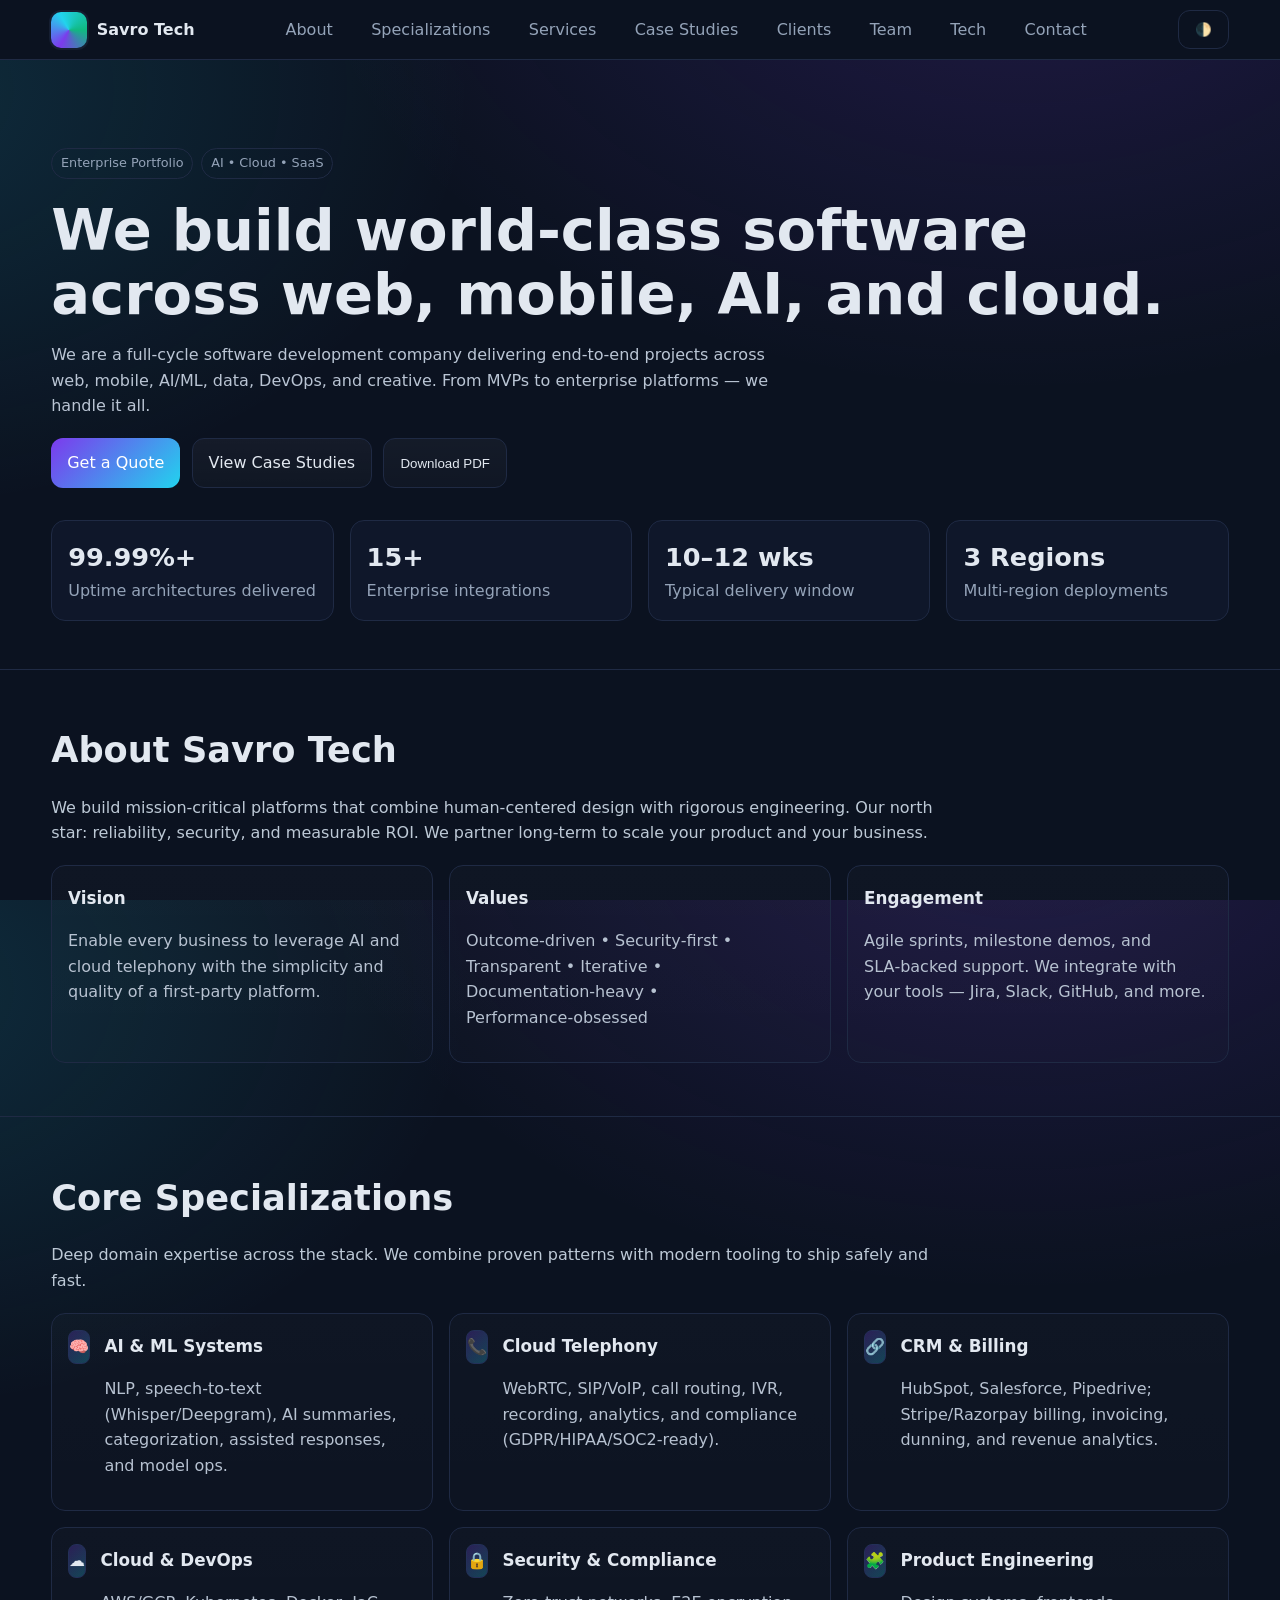
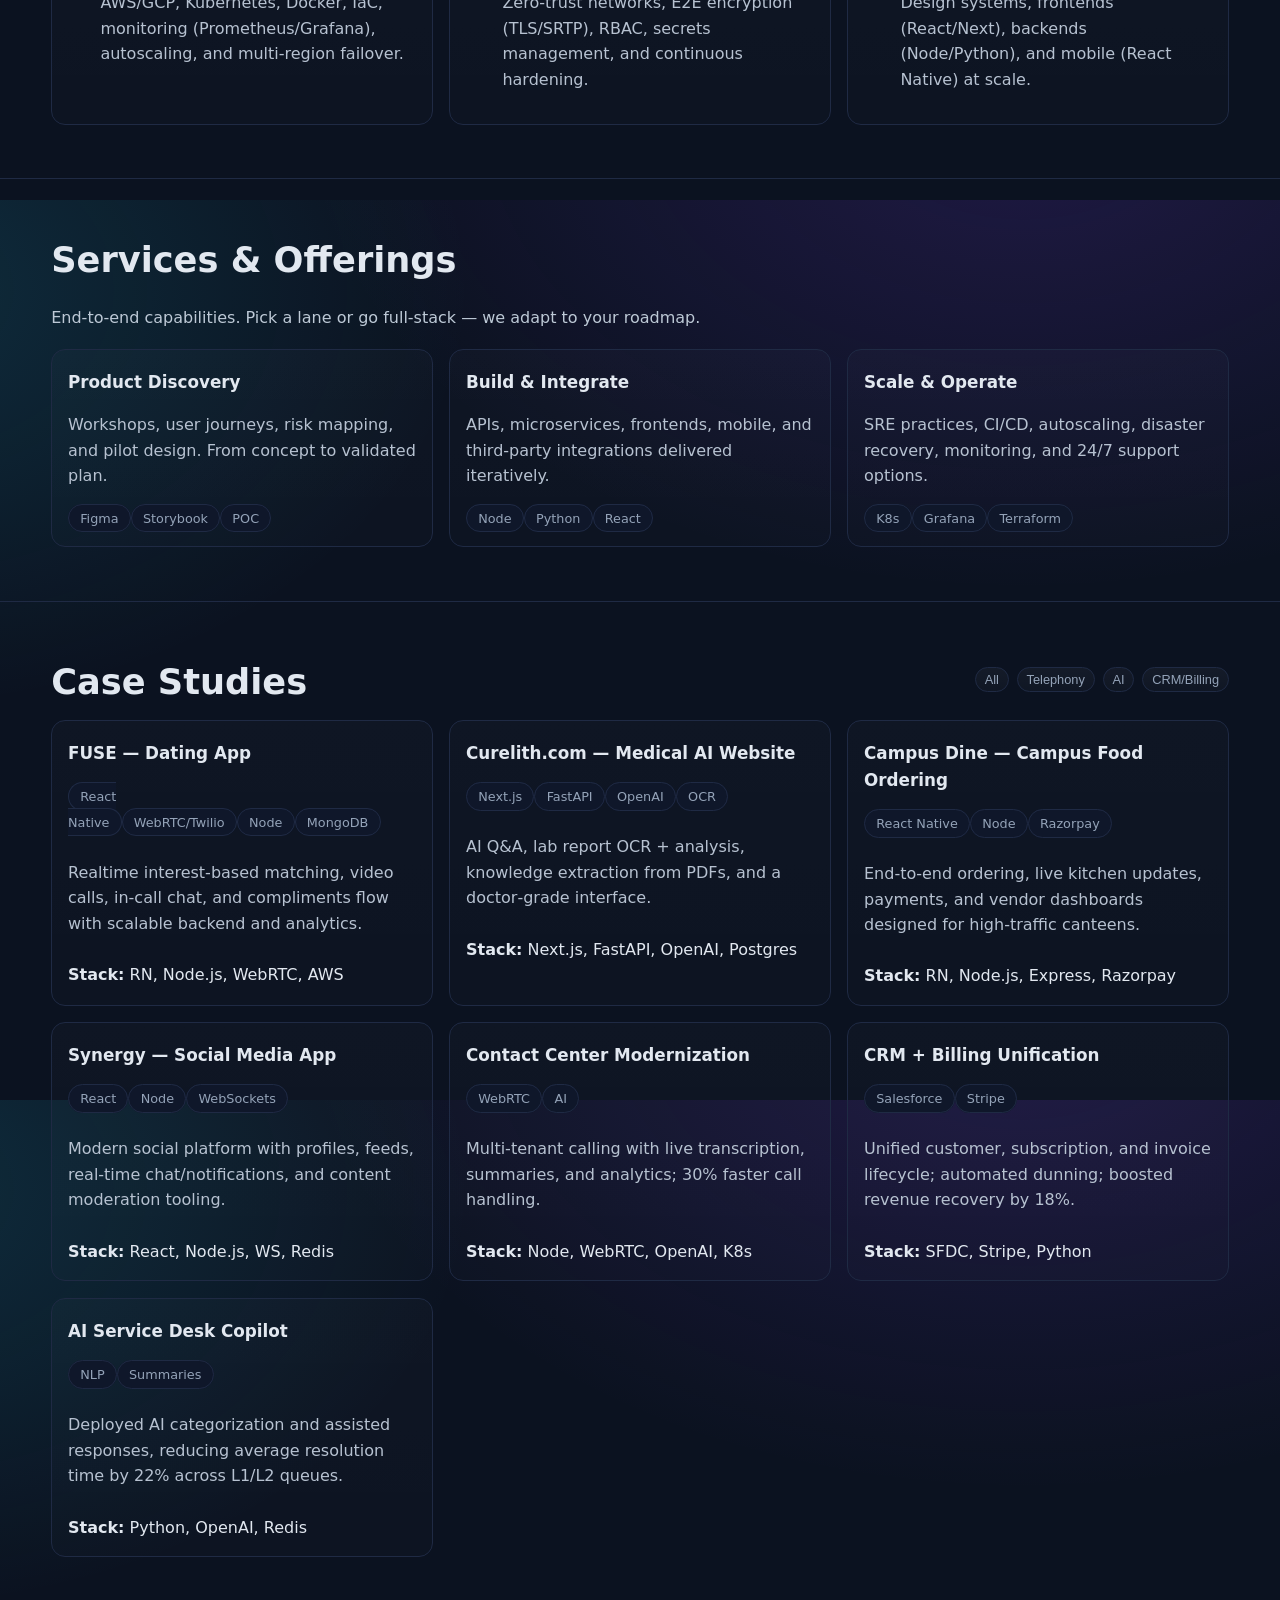
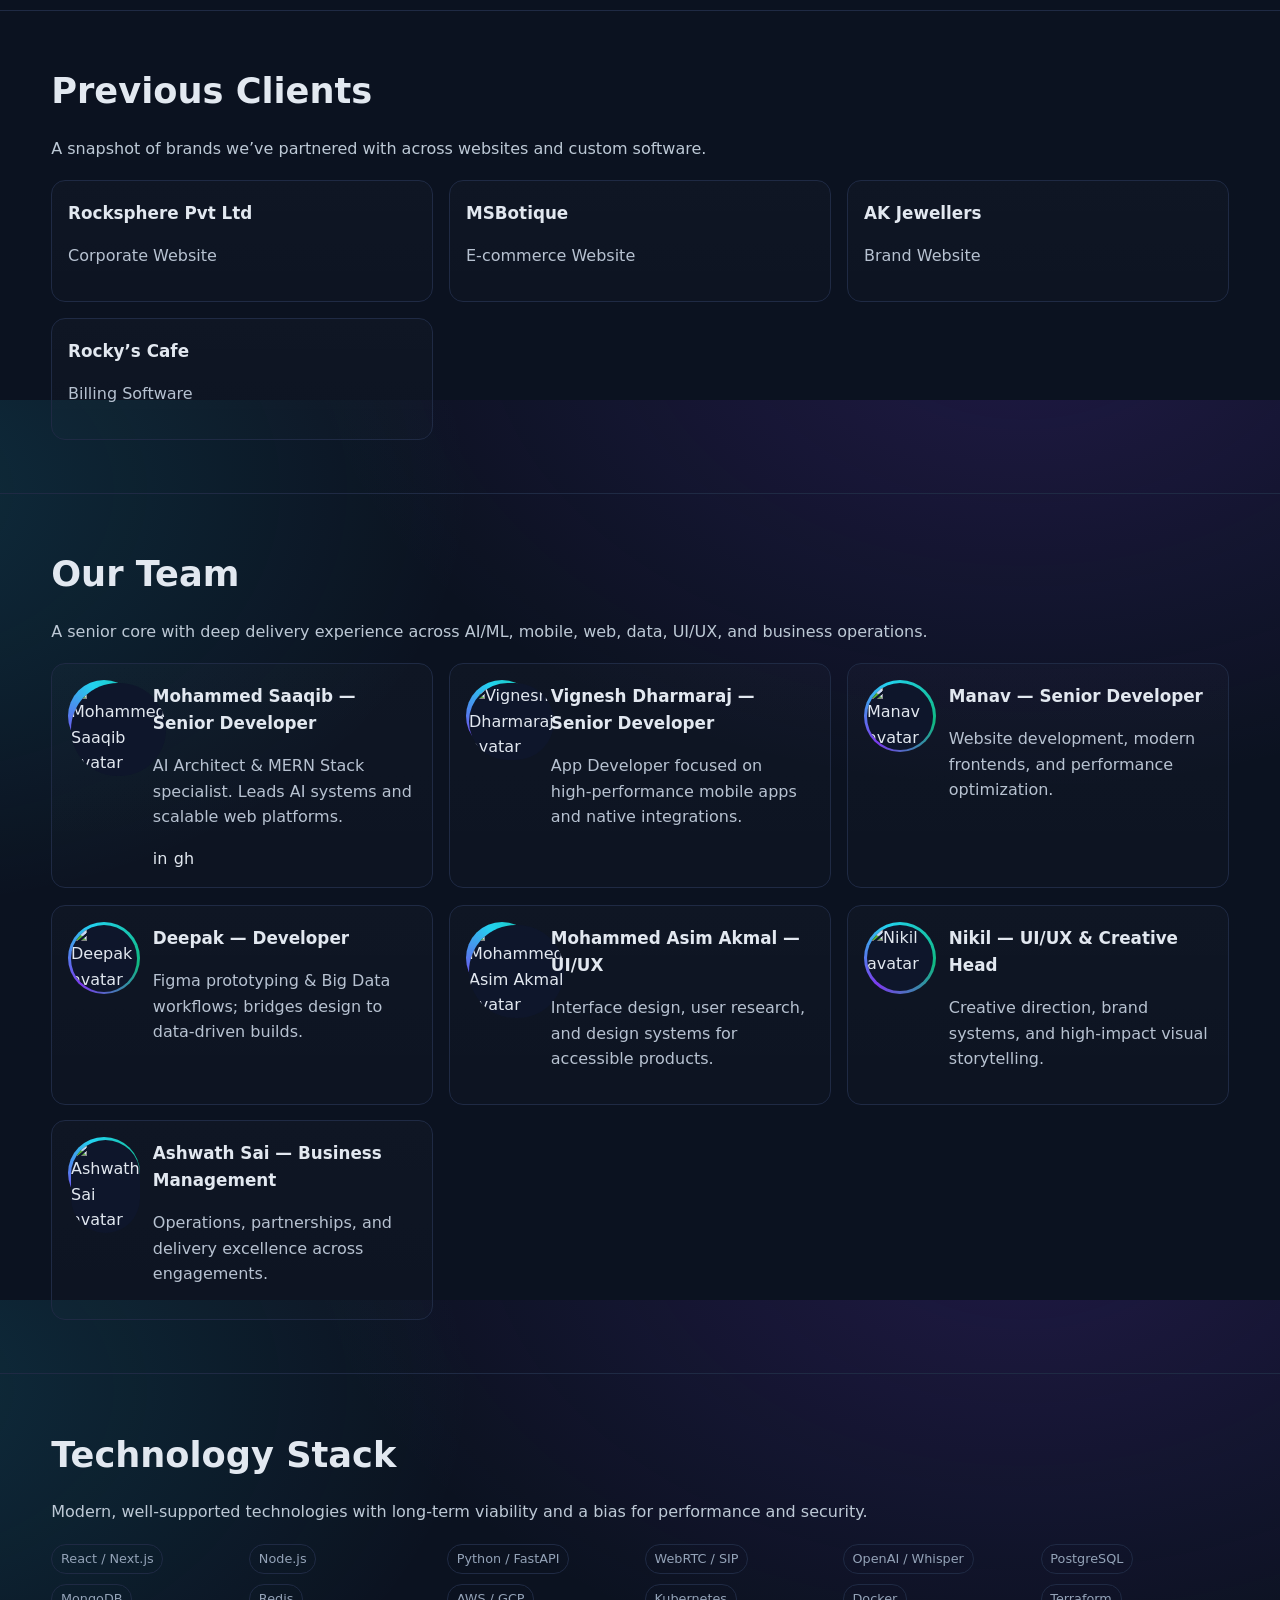
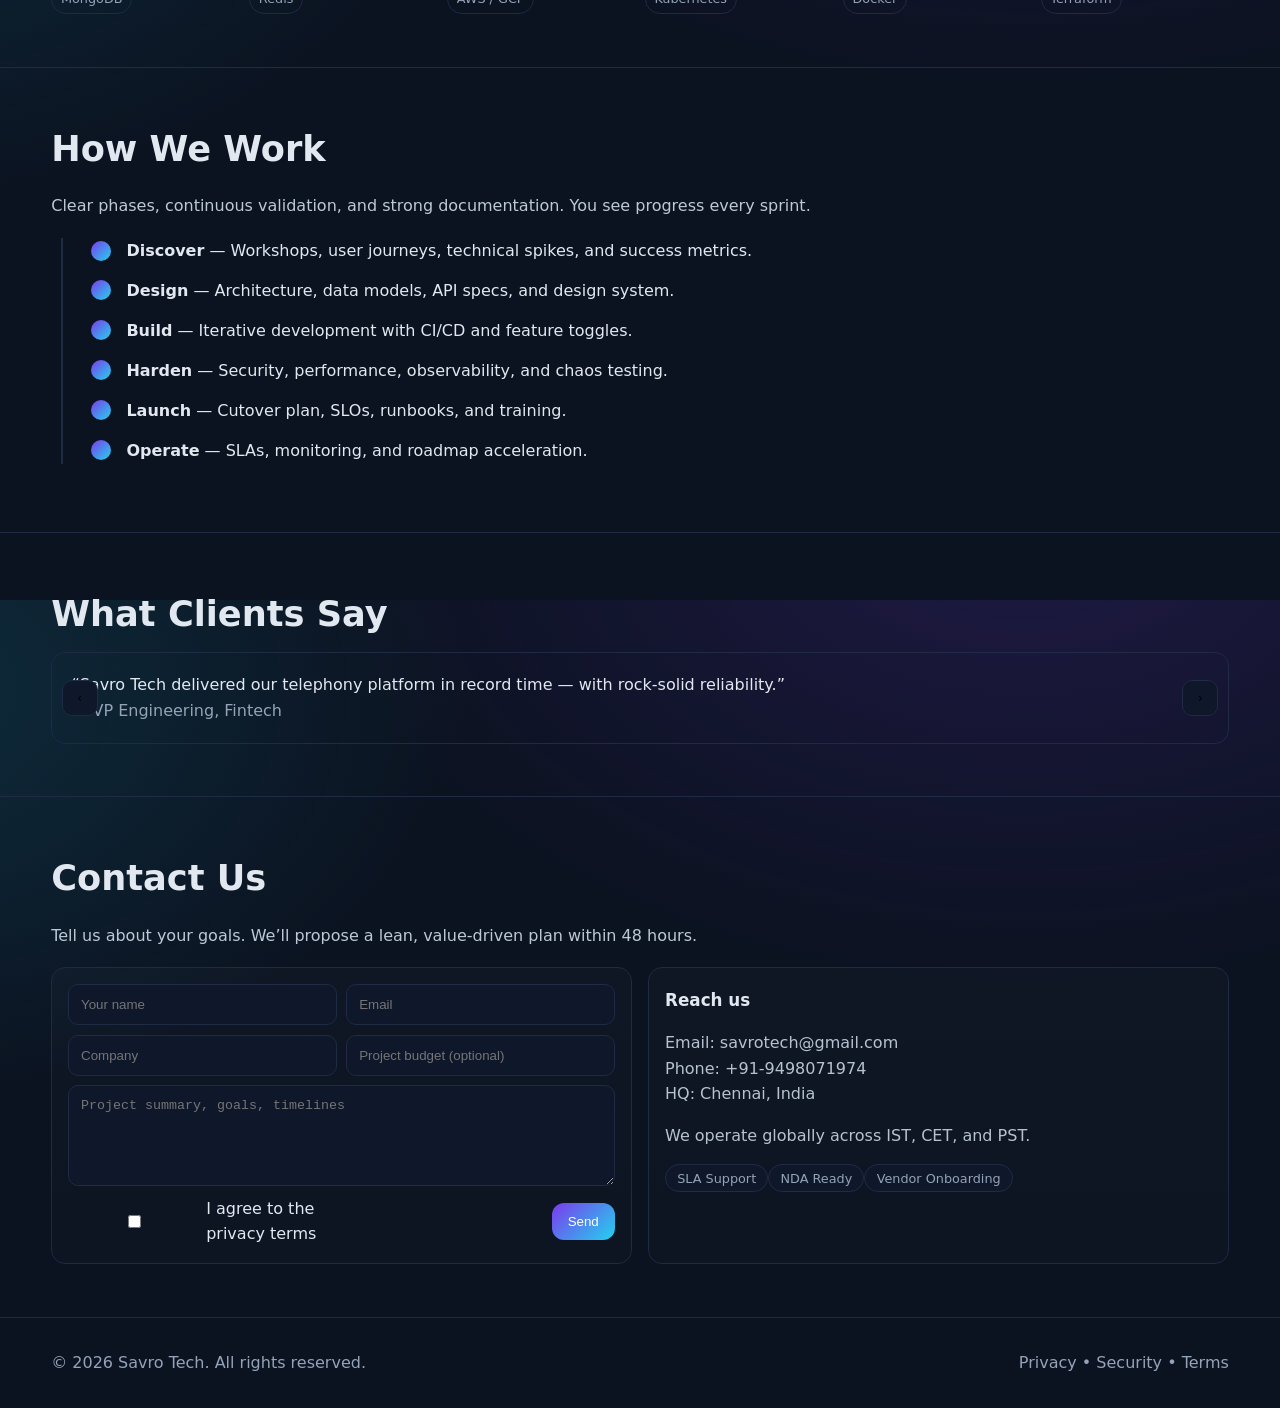
==== commit ccd55e2c: "Update index.html" ====
--- a/index.html
+++ b/index.html
@@ -1,5 +1,7 @@
 <!doctype html>
 <html lang="en">
+<link rel="stylesheet" href="./styles.css" />
+
 <head>
   <meta charset="utf-8" />
   <meta name="viewport" content="width=device-width, initial-scale=1" />
@@ -10,104 +12,7 @@
   <meta property="og:description" content="AI‑powered SaaS, Cloud Telephony, CRM integrations, and secure cloud at enterprise scale." />
   <meta property="og:type" content="website" />
   <link rel="canonical" href="https://savrotech.example.com/portfolio" />
-<style>
-  /* ================= Root, Reset & Tokens ================= */
-  :root {
-    /* Dark */
-    --bg:#0b1220; --surface:#0f172a; --muted:#94a3b8; --text:#e2e8f0;
-    --primary:#7c3aed; --primary-2:#22d3ee; --accent:#10b981;
-    --card:#0b1220; --stroke:#1f2a44; --hover:rgba(124,58,237,.1);
-    --shadow: 0 8px 28px rgba(4,10,30,.35);
-
-    --font-title: "Poppins", system-ui, sans-serif;
-    --font-body: "Inter", system-ui, sans-serif;
-  }
-  :root.light {
-    /* Light */
-    --bg:#f7f8fb; --surface:#ffffff; --muted:#556070; --text:#0b1220;
-    --primary:#6d28d9; --primary-2:#0891b2; --accent:#059669;
-    --card:#ffffff; --stroke:#e5e7eb; --hover:rgba(109,40,217,.08);
-    --shadow: 0 12px 30px rgba(11,18,32,.08);
-  }
-
-  *{box-sizing:border-box;margin:0;padding:0}
-  html,body{height:100%;scroll-behavior:smooth}
-  body{
-    font:16px/1.6 var(--font-body);
-    color:var(--text);
-    background: radial-gradient(1200px 800px at 80% -10%, rgba(124,58,237,.18), transparent 60%),
-                radial-gradient(1000px 700px at -10% 10%, rgba(34,211,238,.14), transparent 60%), var(--bg);
-  }
-  .container{width:min(1200px,92vw);margin:0 auto}
-  img{max-width:100%;height:auto;border-radius:8px}
-  a{color:inherit;text-decoration:none;transition:color .2s ease}
-  a:hover{color:var(--primary)}
-  .visually-hidden{position:absolute!important;width:1px;height:1px;overflow:hidden;clip:rect(1px,1px,1px,1px);white-space:nowrap}
-
-  /* ================= Components ================= */
-  .btn{display:inline-flex;gap:.6rem;align-items:center;border:1px solid var(--stroke);padding:.7rem 1rem;border-radius:12px;
-    background:linear-gradient(180deg, rgba(255,255,255,.04), rgba(255,255,255,.02)); color:var(--text); transition:.25s}
-  .btn:hover{transform:translateY(-2px); border-color:var(--primary);
-    background:linear-gradient(180deg, rgba(255,255,255,.1), rgba(255,255,255,.04))}
-  .btn.primary{border:0;background:linear-gradient(135deg, var(--primary), var(--primary-2)); color:white;box-shadow:0 4px 16px rgba(124,58,237,.35)}
-  .btn.primary:hover{filter:brightness(1.1)}
-  .btn.ghost{background:transparent}
-  .chip{display:inline-block;padding:.25rem .55rem;border-radius:999px;border:1px solid var(--stroke);font-size:.8rem;color:var(--muted)}
-  .tag{padding:.35rem .7rem;border:1px solid var(--stroke);border-radius:999px;font-size:.8rem;color:var(--muted);background:color-mix(in oklab,var(--surface),#0d1426 8%)}
-
-  header{position:sticky;top:0;z-index:50;background:color-mix(in oklab,var(--bg),#0b1220 20%);backdrop-filter:saturate(140%) blur(8px);border-bottom:1px solid var(--stroke)}
-  .nav{display:flex;align-items:center;justify-content:space-between;padding:.6rem 0}
-  .brand{display:flex;align-items:center;gap:.6rem}
-  .logo{width:36px;height:36px;border-radius:10px;background:conic-gradient(from 210deg, var(--primary), var(--primary-2), var(--accent), var(--primary));box-shadow:0 0 0 2px color-mix(in oklab,var(--surface),#1e293b 40%)}
-  .navlinks{display:flex;gap:1rem;align-items:center}
-  .navlinks a{padding:.45rem .7rem;border-radius:10px;color:var(--muted)}
-  .navlinks a:hover{background:var(--hover);color:var(--text)}
-  .hamb{display:none}
-
-  /* Hero */
-  .hero{padding:5.5rem 0 3rem;border-bottom:1px solid var(--stroke)}
-  .kicker{display:inline-flex;gap:.5rem;align-items:center;margin-bottom:1rem;color:var(--muted)}
-  h1{font-size:clamp(2rem, 5vw, 3.6rem); line-height:1.1; margin:.3rem 0 .8rem;font-family:var(--font-title)}
-  h2,h3{font-family:var(--font-title)}
-  .sub{max-width:750px;color:color-mix(in oklab,var(--text),#94a3b8 50%)}
-  .hero-ctas{display:flex;gap:.7rem;flex-wrap:wrap;margin-top:1.2rem}
-  .statgrid{display:grid;grid-template-columns:repeat(4,1fr);gap:1rem;margin-top:2rem}
-  .stat{border:1px solid var(--stroke);background:color-mix(in oklab,var(--surface),#0d1426 6%);border-radius:14px;padding:1rem;text-align:center}
-  .stat .num{font-weight:700;font-size:1.6rem}
-
-  /* Sections */
-  section{padding:4rem 0;border-bottom:1px solid var(--stroke)}
-  section h2{font-size:clamp(1.6rem,3vw,2.2rem);margin:0 0 .6rem}
-  .lead{color:color-mix(in oklab,var(--text),#a5b4c5 60%);margin-bottom:1.2rem;max-width:900px}
-  .grid-3{display:grid;grid-template-columns:repeat(3,1fr);gap:1.5rem}
-  .grid-2{display:grid;grid-template-columns:repeat(2,1fr);gap:1.5rem}
-  .card{border:1px solid var(--stroke);background:linear-gradient(180deg,rgba(255,255,255,.02),rgba(255,255,255,.01));border-radius:14px;padding:1.2rem;transition:transform .25s ease, box-shadow .25s ease}
-  .card:hover{transform:translateY(-6px) scale(1.02); box-shadow:var(--shadow)}
-  .card h3{margin:.2rem 0 .4rem;font-size:1.1rem}
-  .card p{color:color-mix(in oklab,var(--text),#a0aec0 65%)}
-
-  /* Responsive */
-  @media (max-width: 960px){
-    .grid-3{grid-template-columns:1fr 1fr}
-    .statgrid{grid-template-columns:repeat(2,1fr)}
-  }
-  @media (max-width: 680px){
-    .navlinks{display:none}
-    .hamb{display:inline-flex}
-    .grid-3,.grid-2, form{grid-template-columns:1fr}
-  }
-
-  /* Footer */
-  footer{padding:2rem 0;color:var(--muted);text-align:center;font-size:.9rem}
-
-  /* Animations */
-  .logo{animation:pulse 6s linear infinite}
-  @keyframes pulse{0%{filter:hue-rotate(0)}100%{filter:hue-rotate(360deg)}}
-
-  /* Back to top */
-  #back-to-top{position:fixed;right:1rem;bottom:1rem;display:none}
-</style>
-
+  
 </head>
 <body>
   <a href="#main" class="visually-hidden">Skip to content</a>
@@ -136,7 +41,7 @@
   </header>
 
   <!-- Mobile Drawer -->
-  <div id="drawer" hidden style="position:fixed;inset:56px 0 auto 0;background:var(--bg);border-bottom:1px solid var(--stroke);z-index:49">
+  <div id="drawer" hidden>
     <div class="container" style="display:grid;gap:.4rem;padding:.8rem 0 1rem">
       <a href="#about" class="btn" data-close>About</a>
       <a href="#specializations" class="btn" data-close>Specializations</a>
--- a/styles.css
+++ b/styles.css
@@ -0,0 +1,208 @@
+/* ================= Root, Reset & Tokens ================= */
+:root{
+  /* Dark */
+  --bg:#0b1220; --surface:#0f172a; --muted:#94a3b8; --text:#e2e8f0; --primary:#7c3aed; --primary-2:#22d3ee; --accent:#10b981;
+  --card:#0b1220; --stroke:#1f2a44; --hover:rgba(124,58,237,.1);
+  --shadow: 0 8px 28px rgba(4,10,30,.35);
+}
+:root.light{
+  /* Light */
+  --bg:#f7f8fb; --surface:#ffffff; --muted:#556070; --text:#0b1220; --primary:#6d28d9; --primary-2:#0891b2; --accent:#059669;
+  --card:#ffffff; --stroke:#e5e7eb; --hover:rgba(109,40,217,.08);
+  --shadow: 0 12px 30px rgba(11,18,32,.08);
+}
+
+*{box-sizing:border-box}
+html,body{margin:0;height:100%;scroll-behavior:smooth}
+body{
+  font:16px/1.6 system-ui,-apple-system,Segoe UI,Roboto,Ubuntu,"Helvetica Neue",Arial;
+  color:var(--text);
+  background:
+    radial-gradient(1200px 800px at 80% -10%, rgba(124,58,237,.18), transparent 60%),
+    radial-gradient(1000px 700px at -10% 10%, rgba(34,211,238,.14), transparent 60%),
+    var(--bg);
+}
+.container{width:min(1200px, 92vw); margin:0 auto}
+img{max-width:100%; height:auto}
+a{color:inherit;text-decoration:none}
+.visually-hidden{position:absolute!important;width:1px;height:1px;overflow:hidden;clip:rect(1px,1px,1px,1px);white-space:nowrap}
+
+/* ================= Components ================= */
+.btn{
+  display:inline-flex;gap:.6rem;align-items:center;border:1px solid var(--stroke);
+  padding:.7rem 1rem;border-radius:12px;
+  background:linear-gradient(180deg, rgba(255,255,255,.04), rgba(255,255,255,.02));
+  color:var(--text); transition:.2s
+}
+.btn:hover{
+  transform:translateY(-1px);
+  border-color:color-mix(in oklab,var(--stroke),#64748b 40%);
+  background:linear-gradient(180deg, rgba(255,255,255,.08), rgba(255,255,255,.02))
+}
+.btn.primary{border:0;background:linear-gradient(135deg, var(--primary), var(--primary-2)); color:white}
+.btn.ghost{background:transparent}
+.chip{display:inline-block;padding:.25rem .55rem;border-radius:999px;border:1px solid var(--stroke);font-size:.8rem;color:var(--muted)}
+.tag{padding:.35rem .7rem;border:1px solid var(--stroke);border-radius:999px;font-size:.8rem;color:var(--muted);background:color-mix(in oklab,var(--surface),#0d1426 8%)}
+
+/* Header / Nav */
+header{
+  position:sticky;top:0;z-index:50;
+  background:color-mix(in oklab,var(--bg),#0b1220 20%);
+  backdrop-filter:saturate(140%) blur(8px);
+  border-bottom:1px solid var(--stroke)
+}
+.nav{display:flex;align-items:center;justify-content:space-between;padding:.6rem 0}
+.brand{display:flex;align-items:center;gap:.6rem}
+.logo{
+  width:36px;height:36px;border-radius:10px;
+  background:conic-gradient(from 210deg, var(--primary), var(--primary-2), var(--accent), var(--primary));
+  box-shadow:0 0 0 2px color-mix(in oklab,var(--surface),#1e293b 40%);
+  animation:pulse 6s linear infinite;
+}
+.navlinks{display:flex;gap:1rem;align-items:center}
+.navlinks a{padding:.45rem .7rem;border-radius:10px;color:var(--muted)}
+.navlinks a:hover{background:var(--hover);color:var(--text)}
+.hamb{display:none}
+
+/* Mobile Drawer */
+#drawer{
+  position:fixed; inset:56px 0 auto 0; background:var(--bg);
+  border-bottom:1px solid var(--stroke); z-index:49
+}
+#drawer[hidden]{display:none}
+
+/* Hero */
+.hero{padding:5.5rem 0 3rem;border-bottom:1px solid var(--stroke)}
+.kicker{display:inline-flex;gap:.5rem;align-items:center;margin-bottom:1rem;color:var(--muted)}
+h1{font-size:clamp(2rem, 5vw, 3.6rem); line-height:1.1; margin:.3rem 0 .8rem}
+.sub{max-width:750px;color:color-mix(in oklab,var(--text),#94a3b8 50%)}
+.hero-ctas{display:flex;gap:.7rem;flex-wrap:wrap;margin-top:1.2rem}
+.statgrid{display:grid;grid-template-columns:repeat(4,1fr);gap:1rem;margin-top:2rem}
+.stat{border:1px solid var(--stroke);background:color-mix(in oklab,var(--surface),#0d1426 6%);border-radius:14px;padding:1rem}
+.stat .num{font-weight:700;font-size:1.6rem}
+
+/* Sections */
+section{padding:3.3rem 0;border-bottom:1px solid var(--stroke)}
+section h2{font-size:clamp(1.6rem,3vw,2.2rem);margin:0 0 .6rem}
+.lead{color:color-mix(in oklab,var(--text),#a5b4c5 60%);margin-bottom:1.2rem;max-width:900px}
+.grid-3{display:grid;grid-template-columns:repeat(3,1fr);gap:1rem}
+.grid-2{display:grid;grid-template-columns:repeat(2,1fr);gap:1rem}
+.card{
+  border:1px solid var(--stroke);
+  background:linear-gradient(180deg,rgba(255,255,255,.02),rgba(255,255,255,.01));
+  border-radius:14px;padding:1rem;
+  transition:transform .25s ease, box-shadow .25s ease; will-change:transform
+}
+.card:hover{transform:translateY(-4px) scale(1.01); box-shadow:var(--shadow)}
+.card h3{margin:.2rem 0 .4rem;font-size:1.05rem}
+.card p{color:color-mix(in oklab,var(--text),#a0aec0 65%)}
+
+/* Specializations */
+.spec .card{display:flex;gap:.9rem;align-items:flex-start}
+.icon{
+  width:34px;height:34px;border-radius:8px;
+  background:linear-gradient(135deg, rgba(124,58,237,.25), rgba(34,211,238,.25));
+  display:grid;place-items:center;border:1px solid #233058
+}
+
+/* Case studies */
+.filters{display:flex;gap:.5rem;flex-wrap:wrap;margin-bottom:1rem}
+.case-card{
+  display:flex;flex-direction:column;gap:.6rem;position:relative; overflow:hidden; cursor:pointer
+}
+.case-card::after{
+  content:""; position:absolute; inset:-1px; border-radius:14px;
+  background:
+    radial-gradient(600px 200px at 120% -20%, rgba(124,58,237,.25), transparent 40%),
+    radial-gradient(400px 160px at -10% 120%, rgba(34,211,238,.18), transparent 50%);
+  opacity:.0; transition:opacity .25s ease
+}
+.case-card:hover::after{opacity:.6}
+.case-card .demo-badge{
+  position:absolute; top:.8rem; right:.8rem; padding:.35rem .6rem; border-radius:999px; font-size:.8rem;
+  background:linear-gradient(135deg, var(--primary), var(--primary-2)); color:#fff;
+  box-shadow:0 4px 16px rgba(16,185,129,.25); opacity:0; transform:translateY(-6px); transition:all .25s
+}
+.case-card:hover .demo-badge{opacity:1; transform:translateY(0)}
+
+/* Team */
+.team-card{display:grid;grid-template-columns:72px 1fr;gap:.8rem}
+.avatar{width:72px;height:72px;border-radius:999px;display:grid;place-items:center}
+.avatar-ring{padding:3px;background:conic-gradient(from 220deg, var(--primary), var(--primary-2), var(--accent), var(--primary))}
+.avatar-img{width:100%;height:100%;border-radius:999px;display:block;background:#0e162b;object-fit:cover}
+.socials{display:flex;gap:.4rem;margin-top:.4rem}
+
+/* Stack */
+.stack{display:grid;grid-template-columns:repeat(6,1fr);gap:.6rem}
+.stack .chip{justify-self:start}
+
+/* Process timeline */
+.timeline{position:relative;margin-top:1rem}
+.timeline:before{content:"";position:absolute;left:10px;top:0;bottom:0;width:2px;background:var(--stroke)}
+.step{position:relative;padding-left:2.2rem;margin:.9rem 0}
+.step::marker{content:none}
+.bullet{
+  position:absolute;left:0;top:.15rem;width:20px;height:20px;border-radius:999px;
+  background:linear-gradient(135deg,var(--primary),var(--primary-2));box-shadow:0 0 0 3px var(--bg)
+}
+
+/* Testimonials */
+.carousel{position:relative;overflow:hidden;border:1px solid var(--stroke);border-radius:14px}
+.slides{display:flex;transition:transform .45s ease}
+.slide{min-width:100%;padding:1.2rem}
+.carousel .ctrl{
+  position:absolute;top:50%;transform:translateY(-50%);
+  background:color-mix(in oklab,var(--surface),#0e162b 20%);
+  border:1px solid var(--stroke);width:36px;height:36px;border-radius:10px;display:grid;place-items:center
+}
+.carousel .prev{left:.6rem}
+.carousel .next{right:.6rem}
+
+/* Contact */
+form{display:grid;grid-template-columns:1fr 1fr;gap:.6rem}
+form .full{grid-column:1/-1}
+input,textarea{
+  width:100%;padding:.75rem;border-radius:10px;border:1px solid var(--stroke);
+  background:color-mix(in oklab,var(--surface),#0e162b 8%);color:var(--text)
+}
+
+/* Footer */
+footer{padding:2rem 0;color:var(--muted)}
+
+/* Utils */
+.muted{color:var(--muted)}
+.right{margin-left:auto}
+.flex{display:flex;gap:.6rem;align-items:center}
+.between{display:flex;align-items:center;justify-content:space-between}
+
+/* Back to top */
+#back-to-top{position:fixed;right:1rem;bottom:1rem;display:none}
+
+/* Responsive */
+@media (max-width: 960px){
+  .grid-3{grid-template-columns:1fr 1fr}
+  .stack{grid-template-columns:repeat(4,1fr)}
+  .statgrid{grid-template-columns:repeat(2,1fr)}
+}
+@media (max-width: 680px){
+  .navlinks{display:none}
+  .hamb{display:inline-flex}
+  .grid-3,.grid-2, form{grid-template-columns:1fr}
+  .stack{grid-template-columns:repeat(2,1fr)}
+}
+
+/* Motion preferences */
+@media (prefers-reduced-motion: reduce){
+  *{animation:none!important;transition:none!important;scroll-behavior:auto!important}
+}
+
+/* Print */
+@media print{
+  header,.hero-ctas .btn#print-btn,.carousel .ctrl, .hamb, #theme-toggle, #back-to-top{display:none!important}
+  body{background:white;color:#111}
+  .card,.stat{break-inside:avoid}
+  a[href]::after{content:" (" attr(href) ")"; color:#666; font-size:.8em}
+}
+
+/* Header logo pulse */
+@keyframes pulse{0%{filter:hue-rotate(0)}100%{filter:hue-rotate(360deg)}}
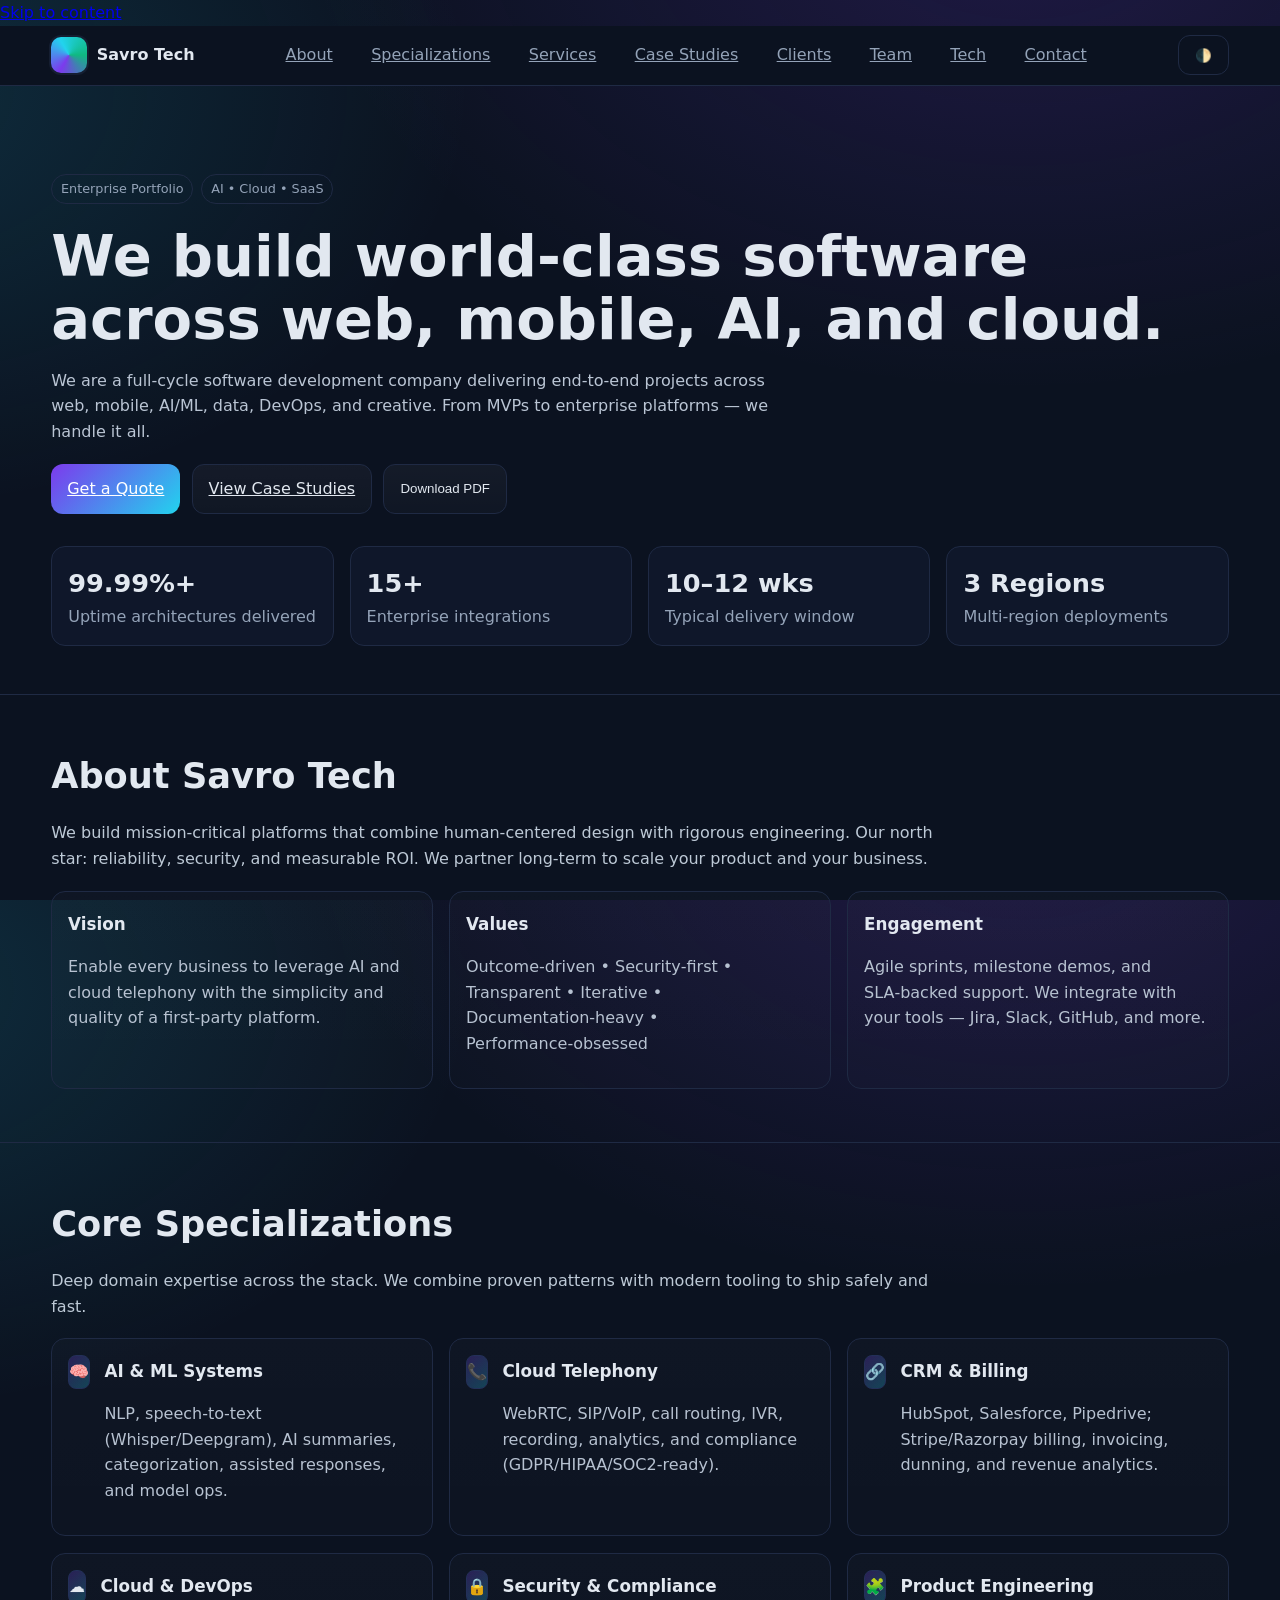
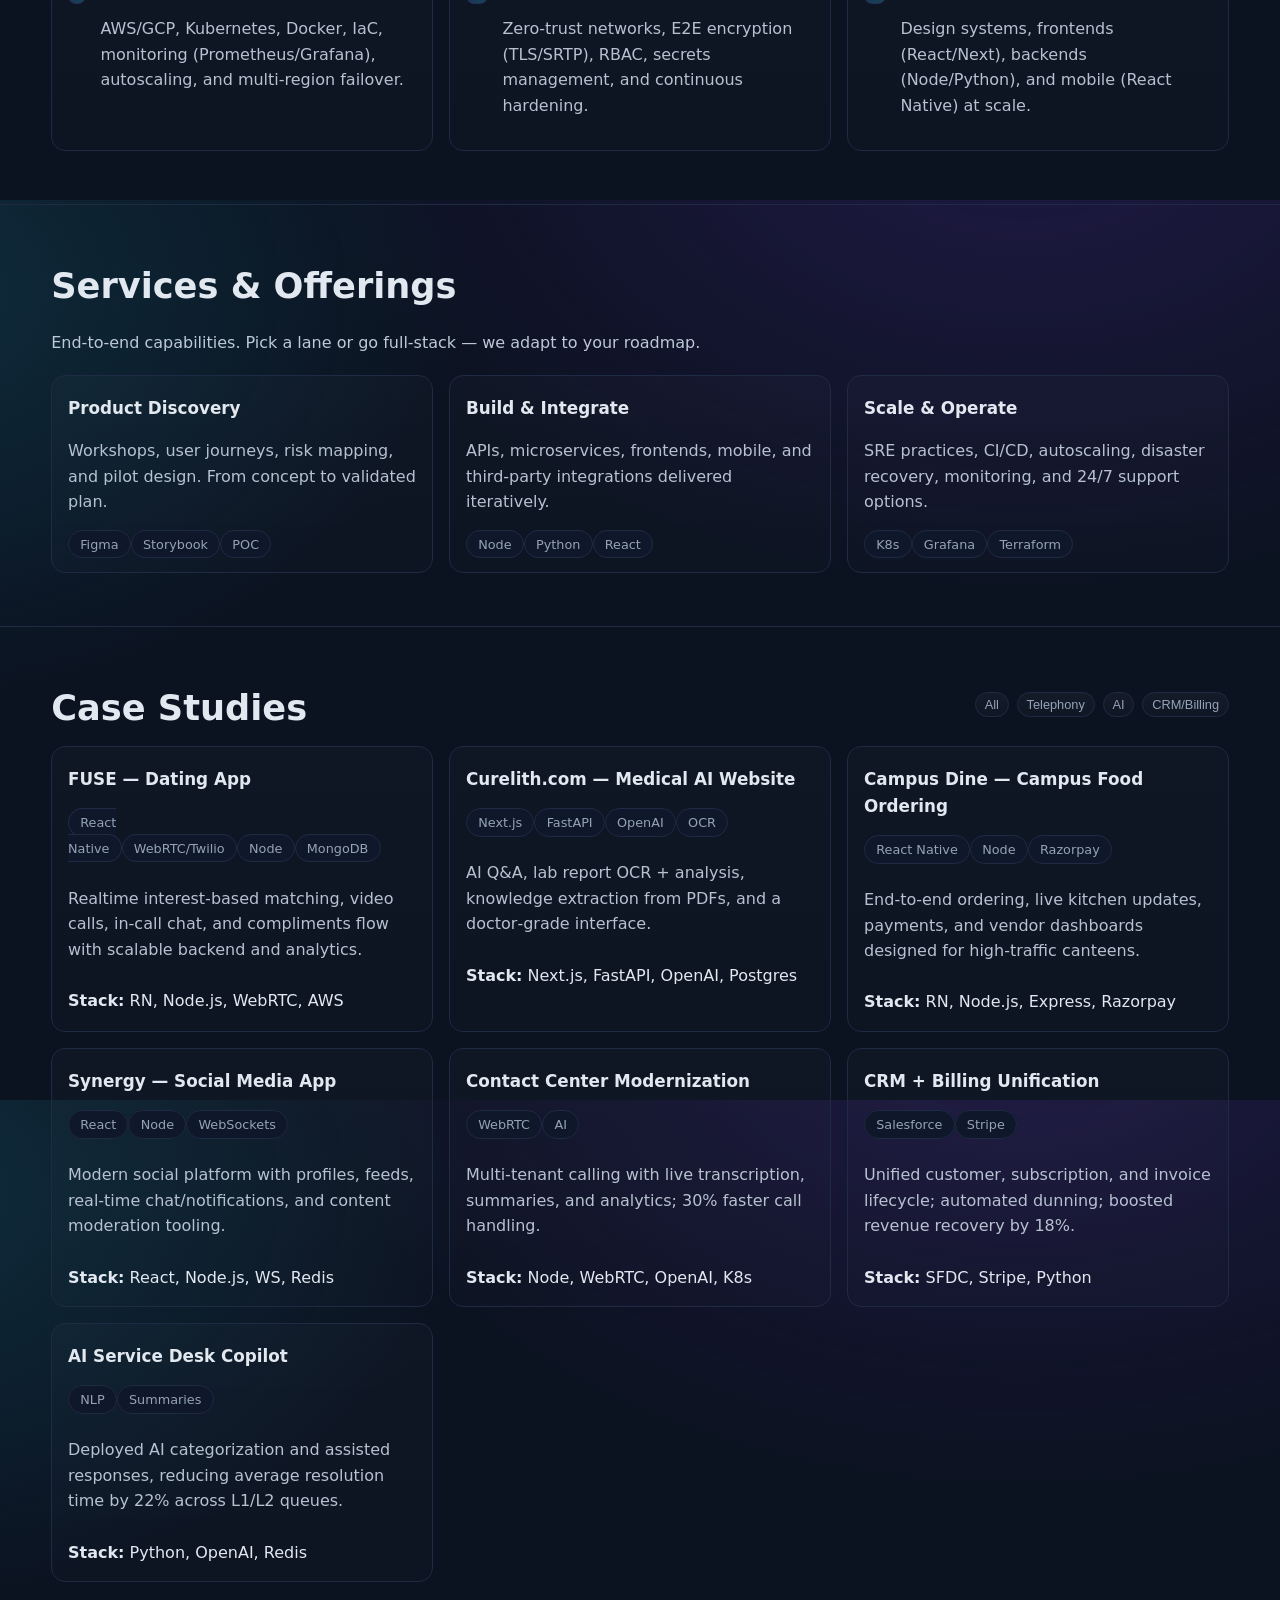
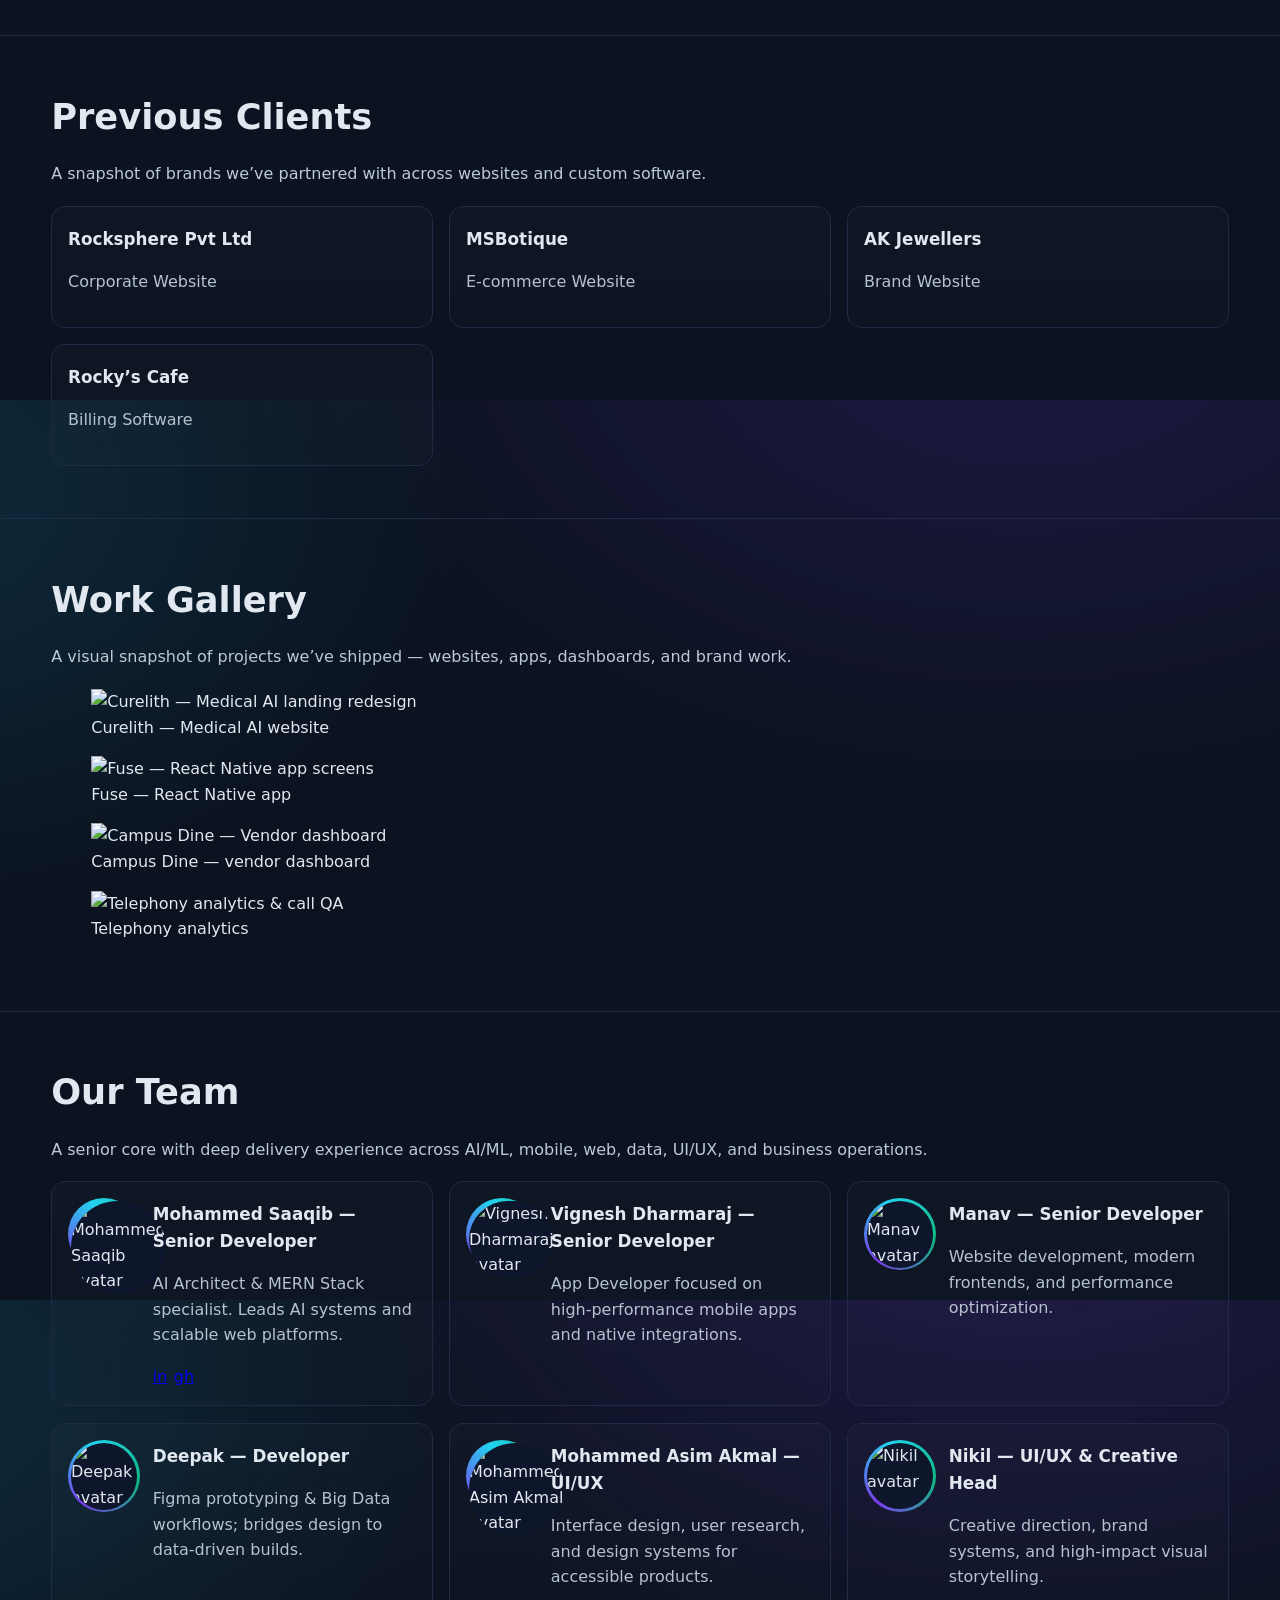
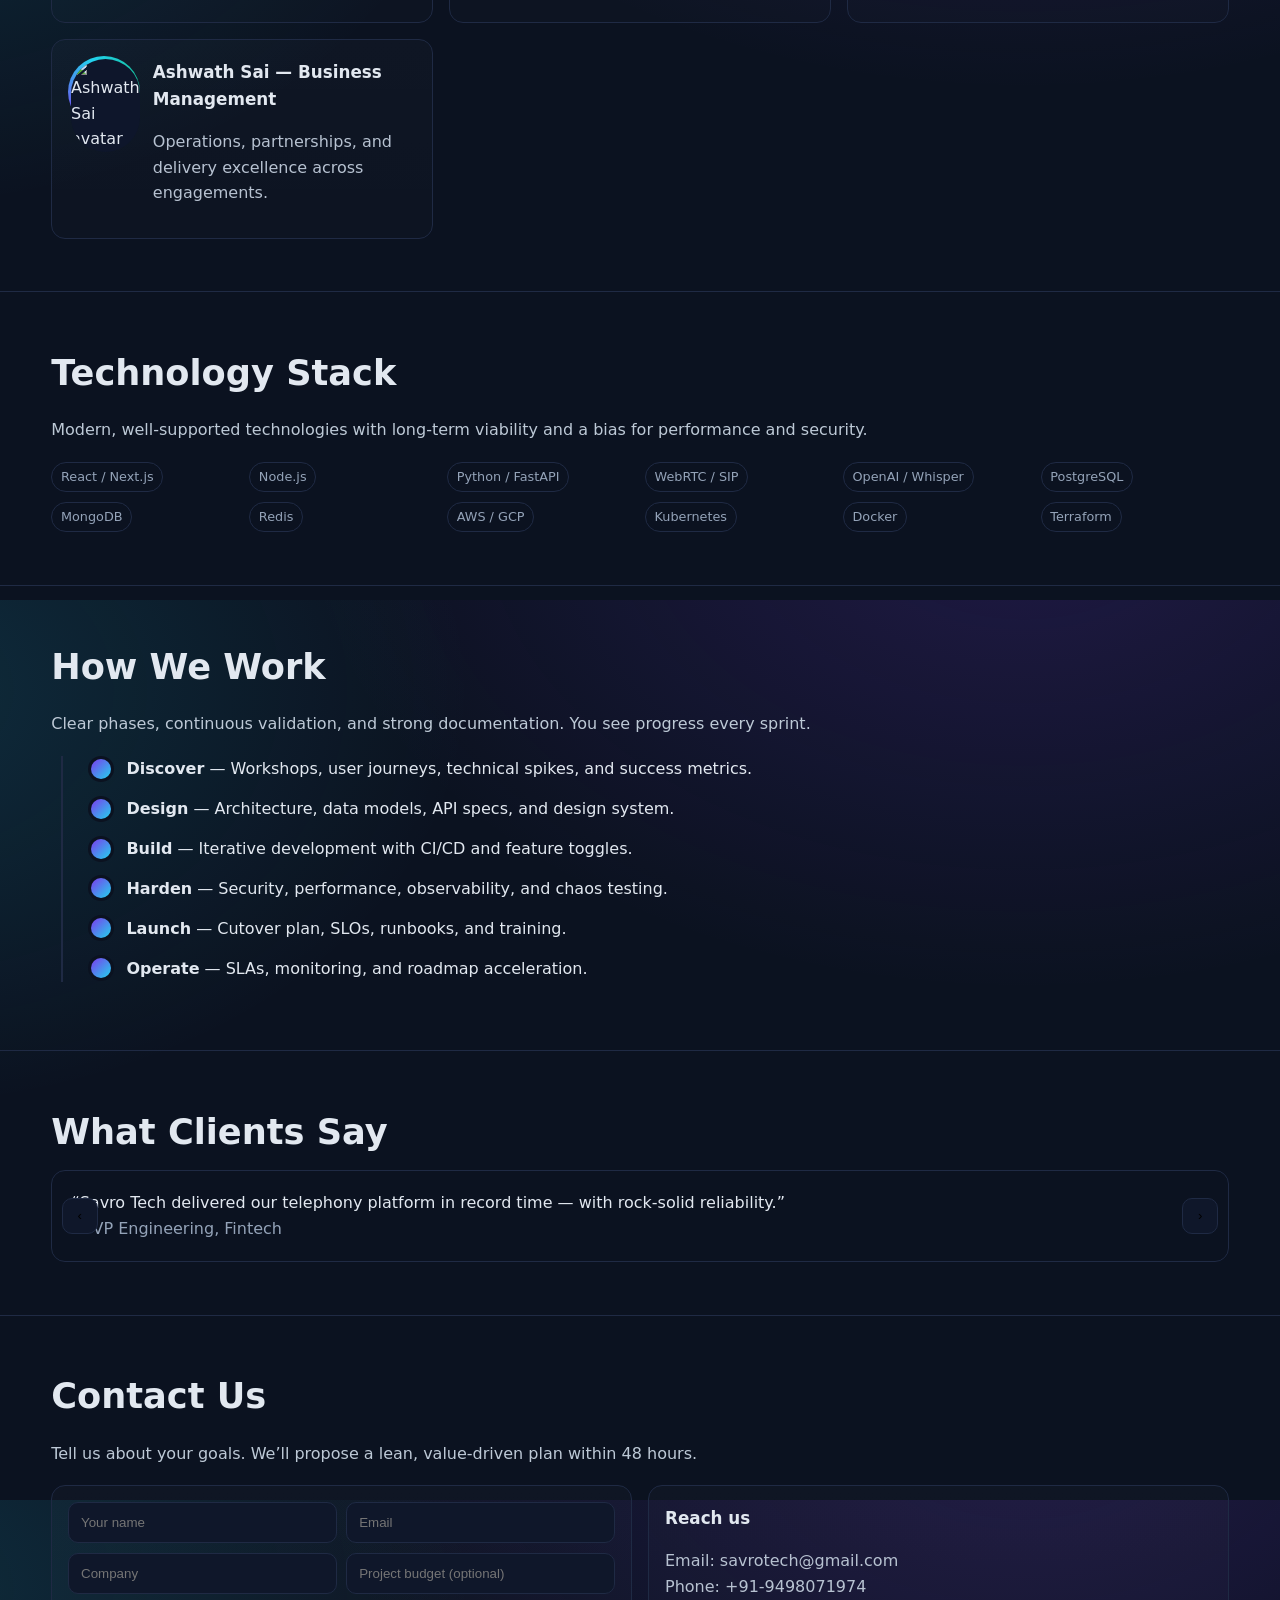
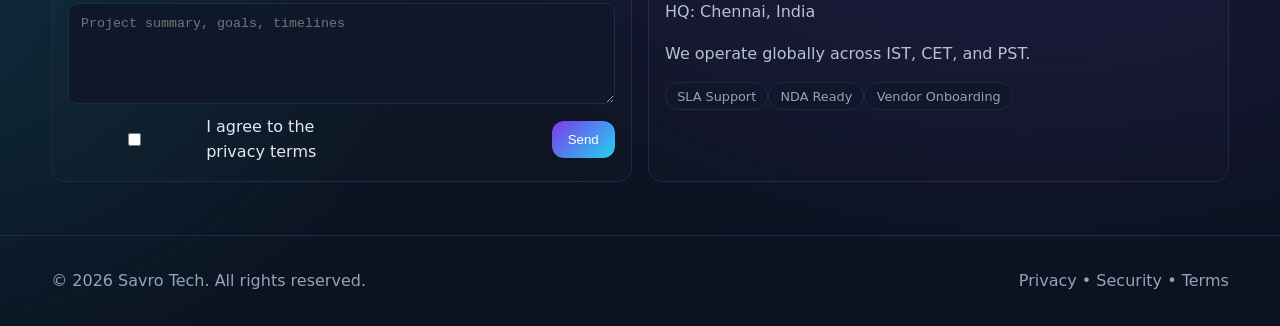
==== commit f76fae51: "Update index.html" ====
--- a/index.html
+++ b/index.html
@@ -188,6 +188,49 @@
       </div>
     </div>
   </section>
+
+
+<!-- Work Gallery -->
+<section id="gallery">
+  <div class="container">
+    <h2>Work Gallery</h2>
+    <p class="lead">A visual snapshot of projects we’ve shipped — websites, apps, dashboards, and brand work.</p>
+
+    <div class="gallery-grid">
+      <!-- Each item: use your own image URLs & captions -->
+      <figure class="gallery-item">
+        <img src="https://images.unsplash.com/photo-1520975916090-3105956dac38?q=80&w=1200&auto=format&fit=crop" 
+             alt="Curelith — Medical AI landing redesign" loading="lazy">
+        <figcaption>Curelith — Medical AI website</figcaption>
+      </figure>
+      <figure class="gallery-item">
+        <img src="https://images.unsplash.com/photo-1519389950473-47ba0277781c?q=80&w=1200&auto=format&fit=crop" 
+             alt="Fuse — React Native app screens" loading="lazy">
+        <figcaption>Fuse — React Native app</figcaption>
+      </figure>
+      <figure class="gallery-item">
+        <img src="https://images.unsplash.com/photo-1547658719-da2b51169166?q=80&w=1200&auto=format&fit=crop" 
+             alt="Campus Dine — Vendor dashboard" loading="lazy">
+        <figcaption>Campus Dine — vendor dashboard</figcaption>
+      </figure>
+      <figure class="gallery-item">
+        <img src="https://images.unsplash.com/photo-1498050108023-c5249f4df085?q=80&w=1200&auto=format&fit=crop" 
+             alt="Telephony analytics & call QA" loading="lazy">
+        <figcaption>Telephony analytics</figcaption>
+      </figure>
+      <!-- add more <figure> items as you like -->
+    </div>
+  </div>
+</section>
+
+<!-- Lightbox (overlay) -->
+<div id="lightbox" hidden>
+  <button class="lb-close" aria-label="Close">×</button>
+  <img alt="">
+  <figcaption class="lb-cap"></figcaption>
+</div>
+
+    
 
   <!-- Team -->
   <section id="team">
--- a/styles.css
+++ b/styles.css
@@ -22,10 +22,17 @@
     radial-gradient(1000px 700px at -10% 10%, rgba(34,211,238,.14), transparent 60%),
     var(--bg);
 }
-.container{width:min(1200px, 92vw); margin:0 auto}
-img{max-width:100%; height:auto}
-a{color:inherit;text-decoration:none}
-.visually-hidden{position:absolute!important;width:1px;height:1px;overflow:hidden;clip:rect(1px,1px,1px,1px);white-space:nowrap}
+/* replace the old .container rule */
+.container{
+  /* Wider on desktops, still fluid on smaller screens */
+  width: clamp(1040px, 92vw, 1440px);
+  margin: 0 auto;
+}
+
+/* OPTIONAL: on very wide screens, let 3-up grids become 4-up */
+@media (min-width: 1400px){
+  .grid-3{ grid-template-columns: repeat(4, 1fr); }
+}
 
 /* ================= Components ================= */
 .btn{
